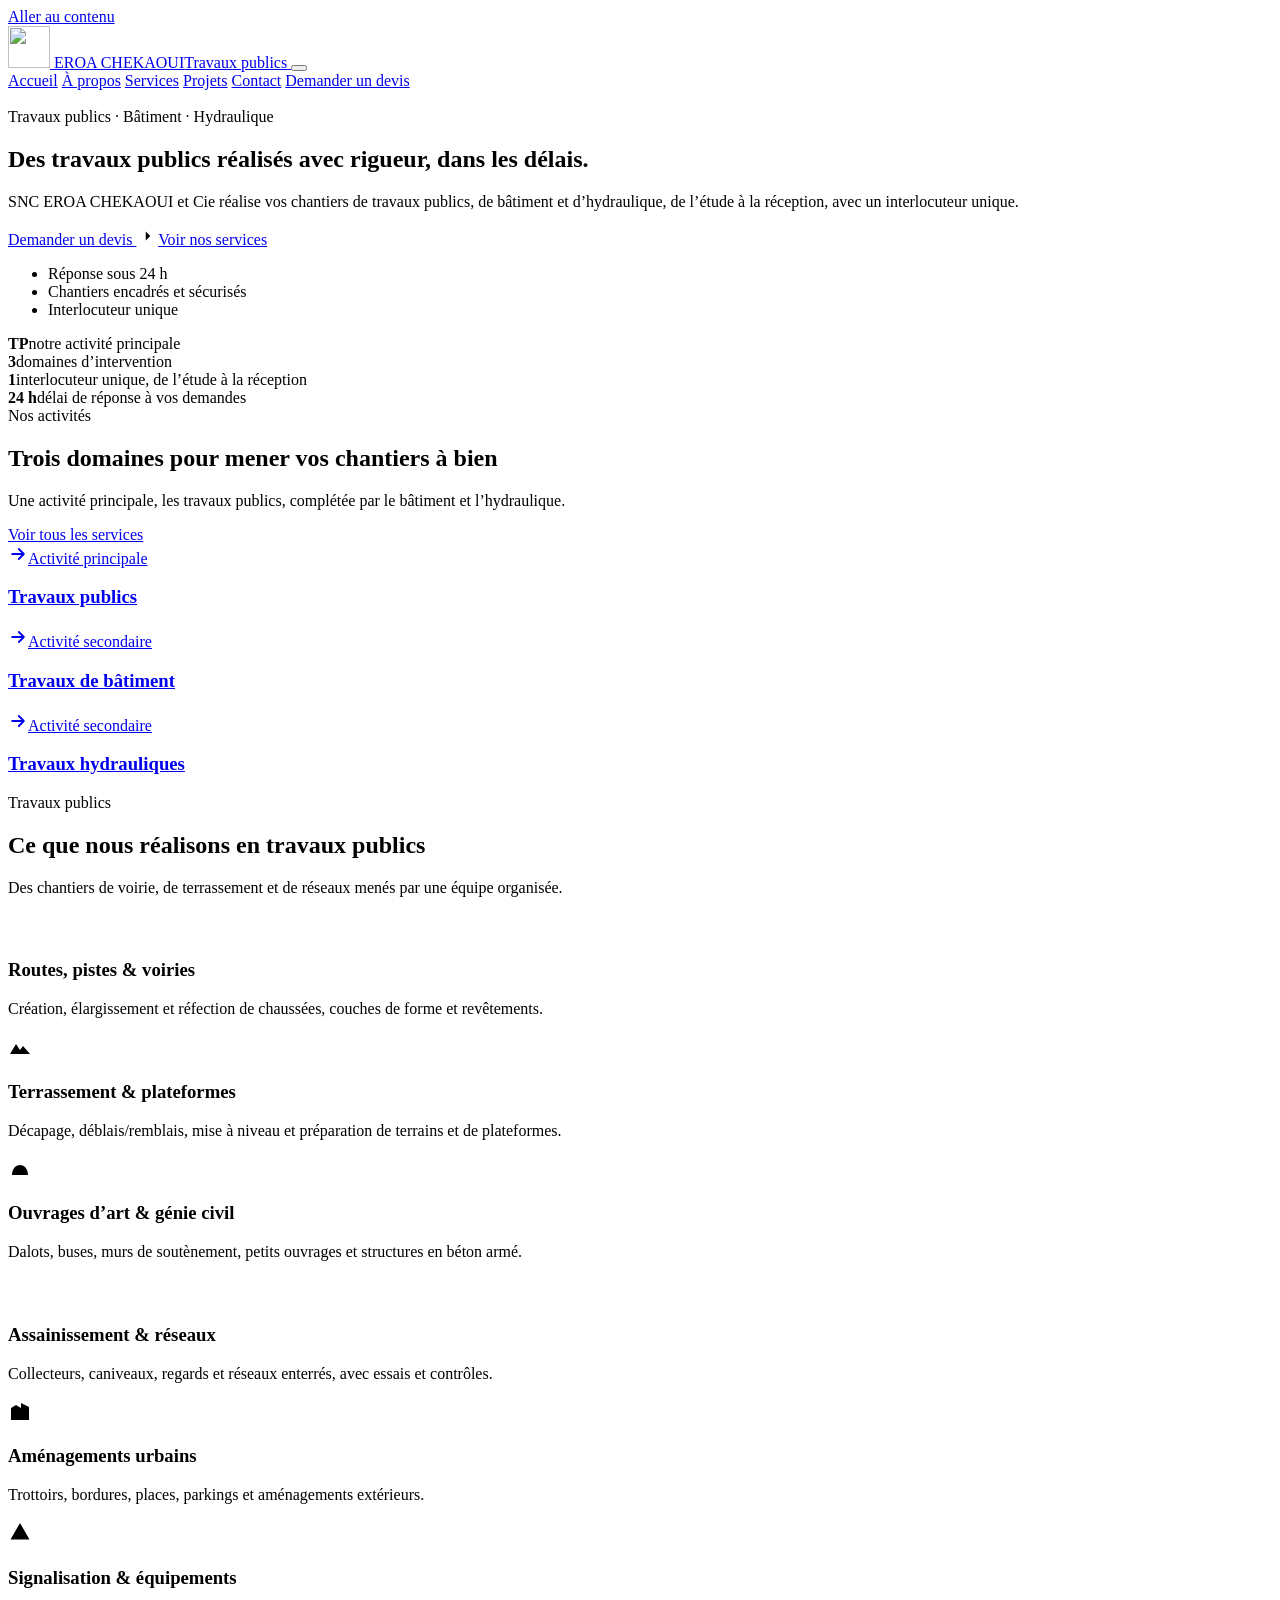
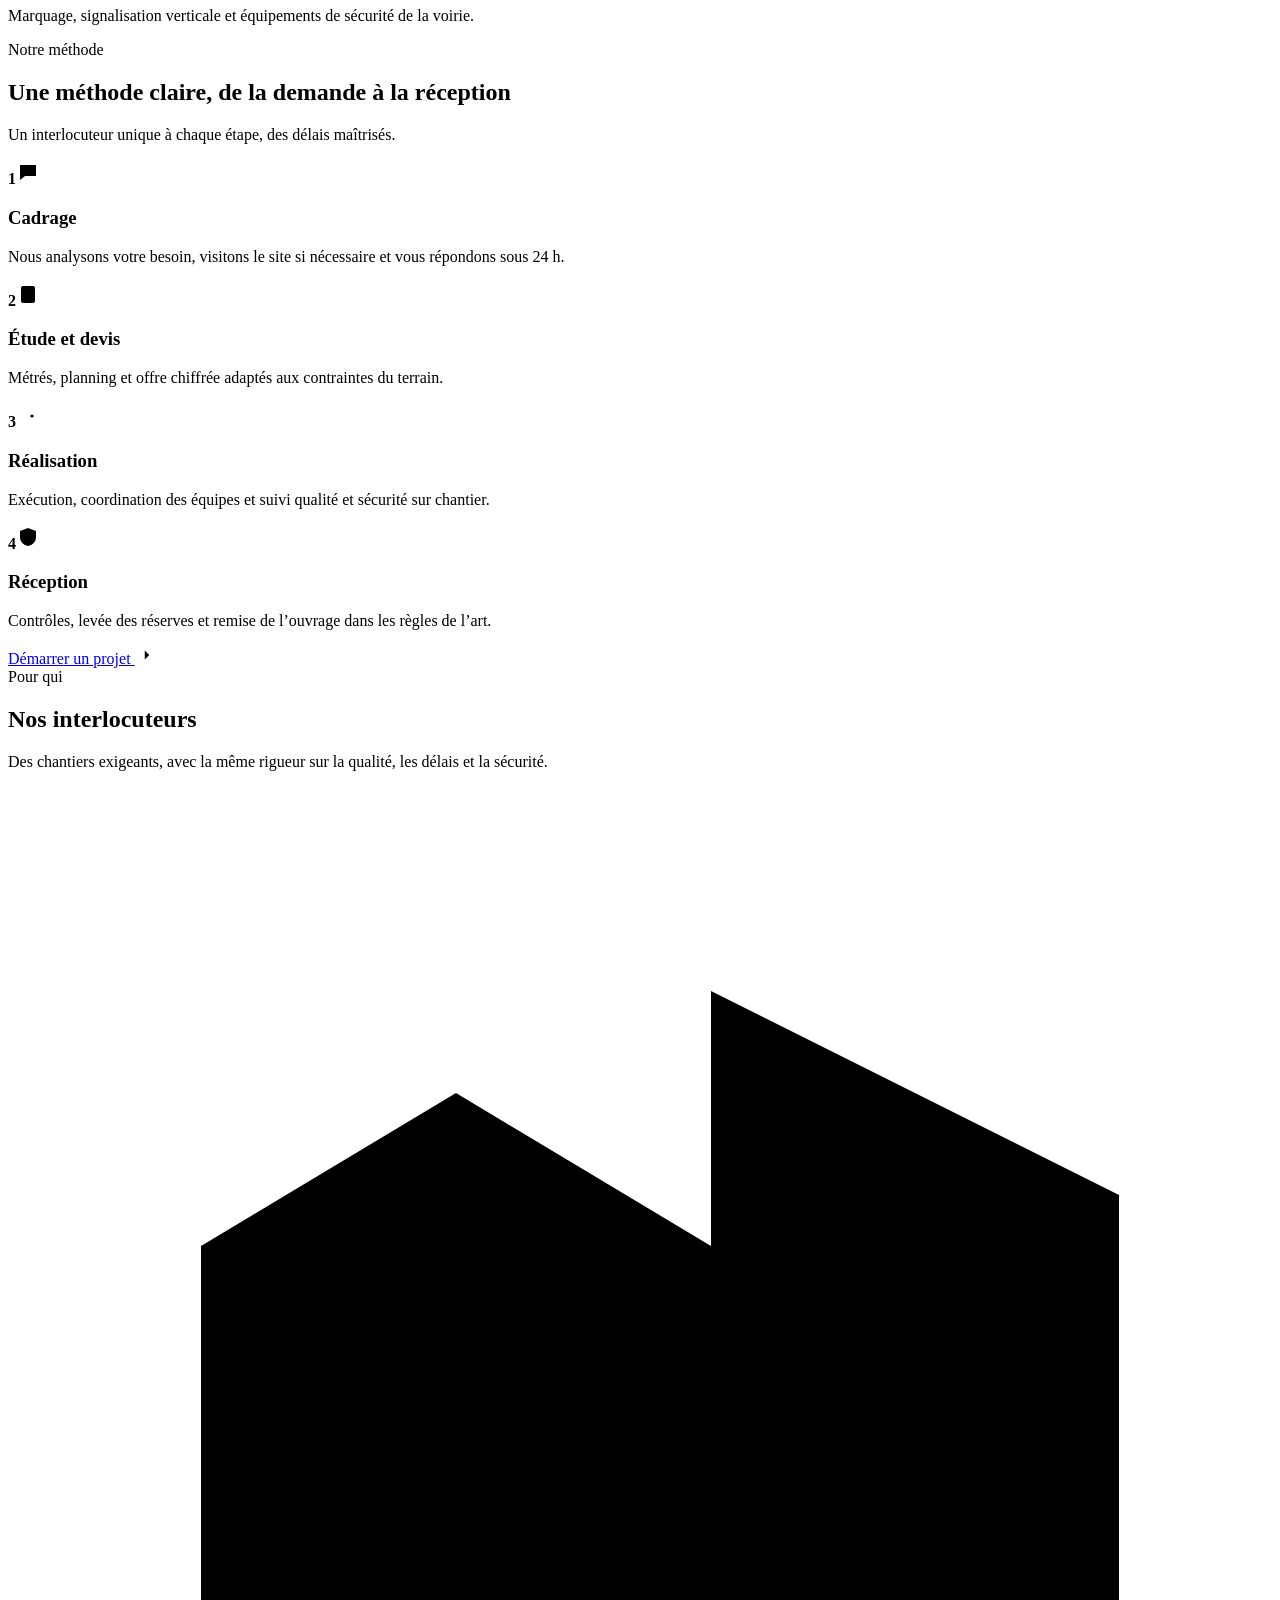
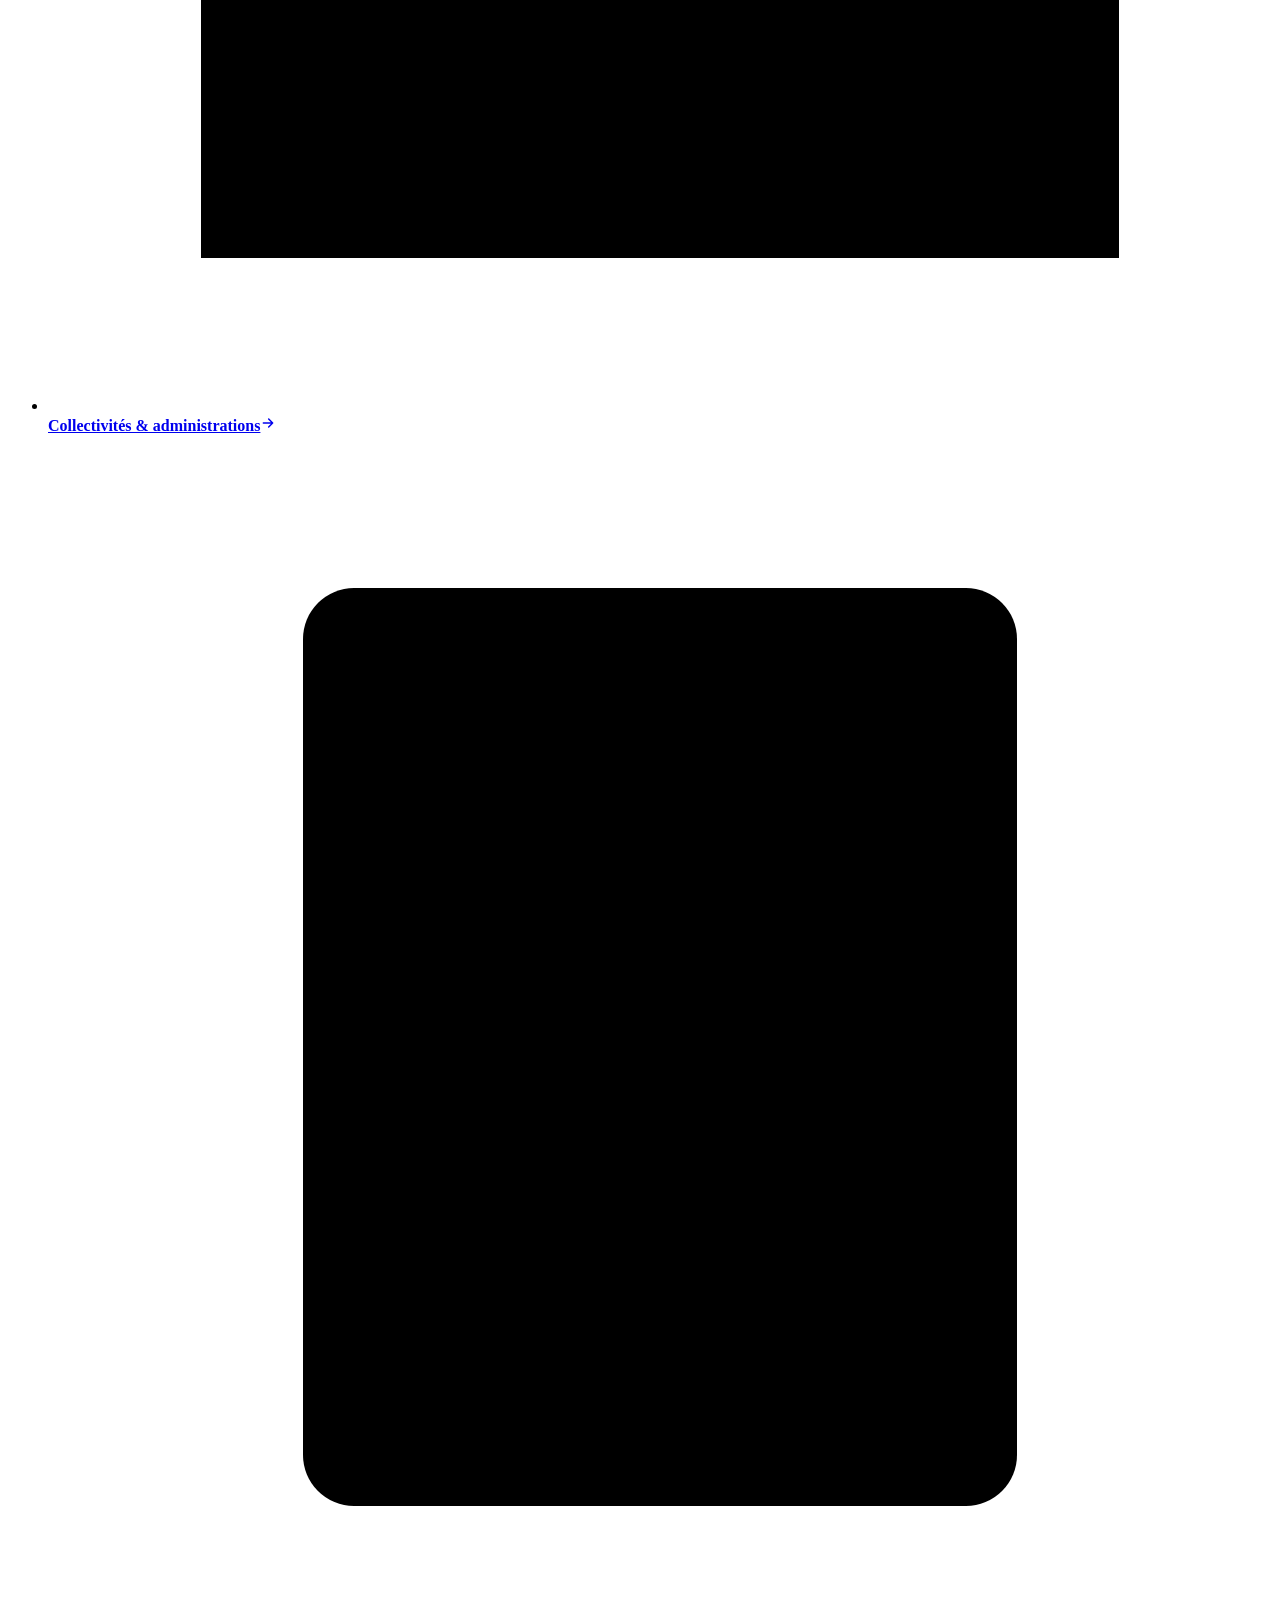
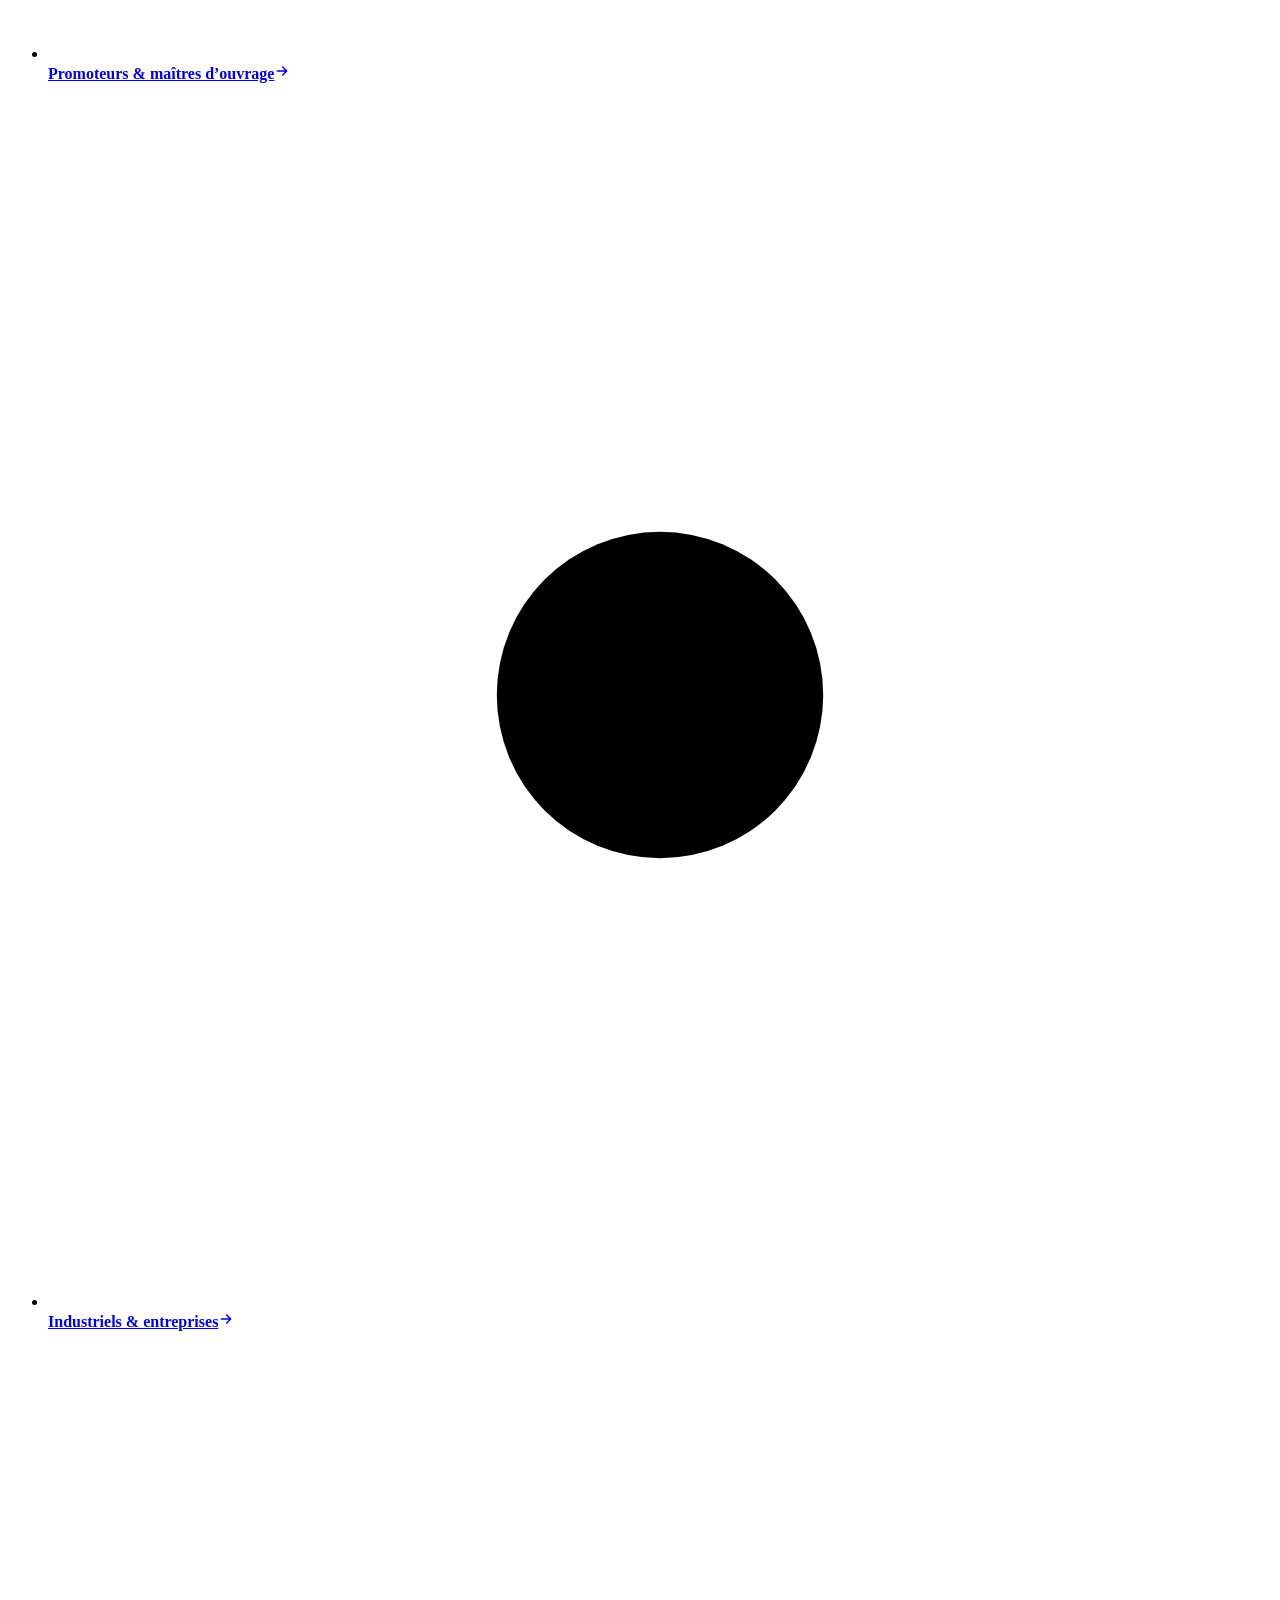
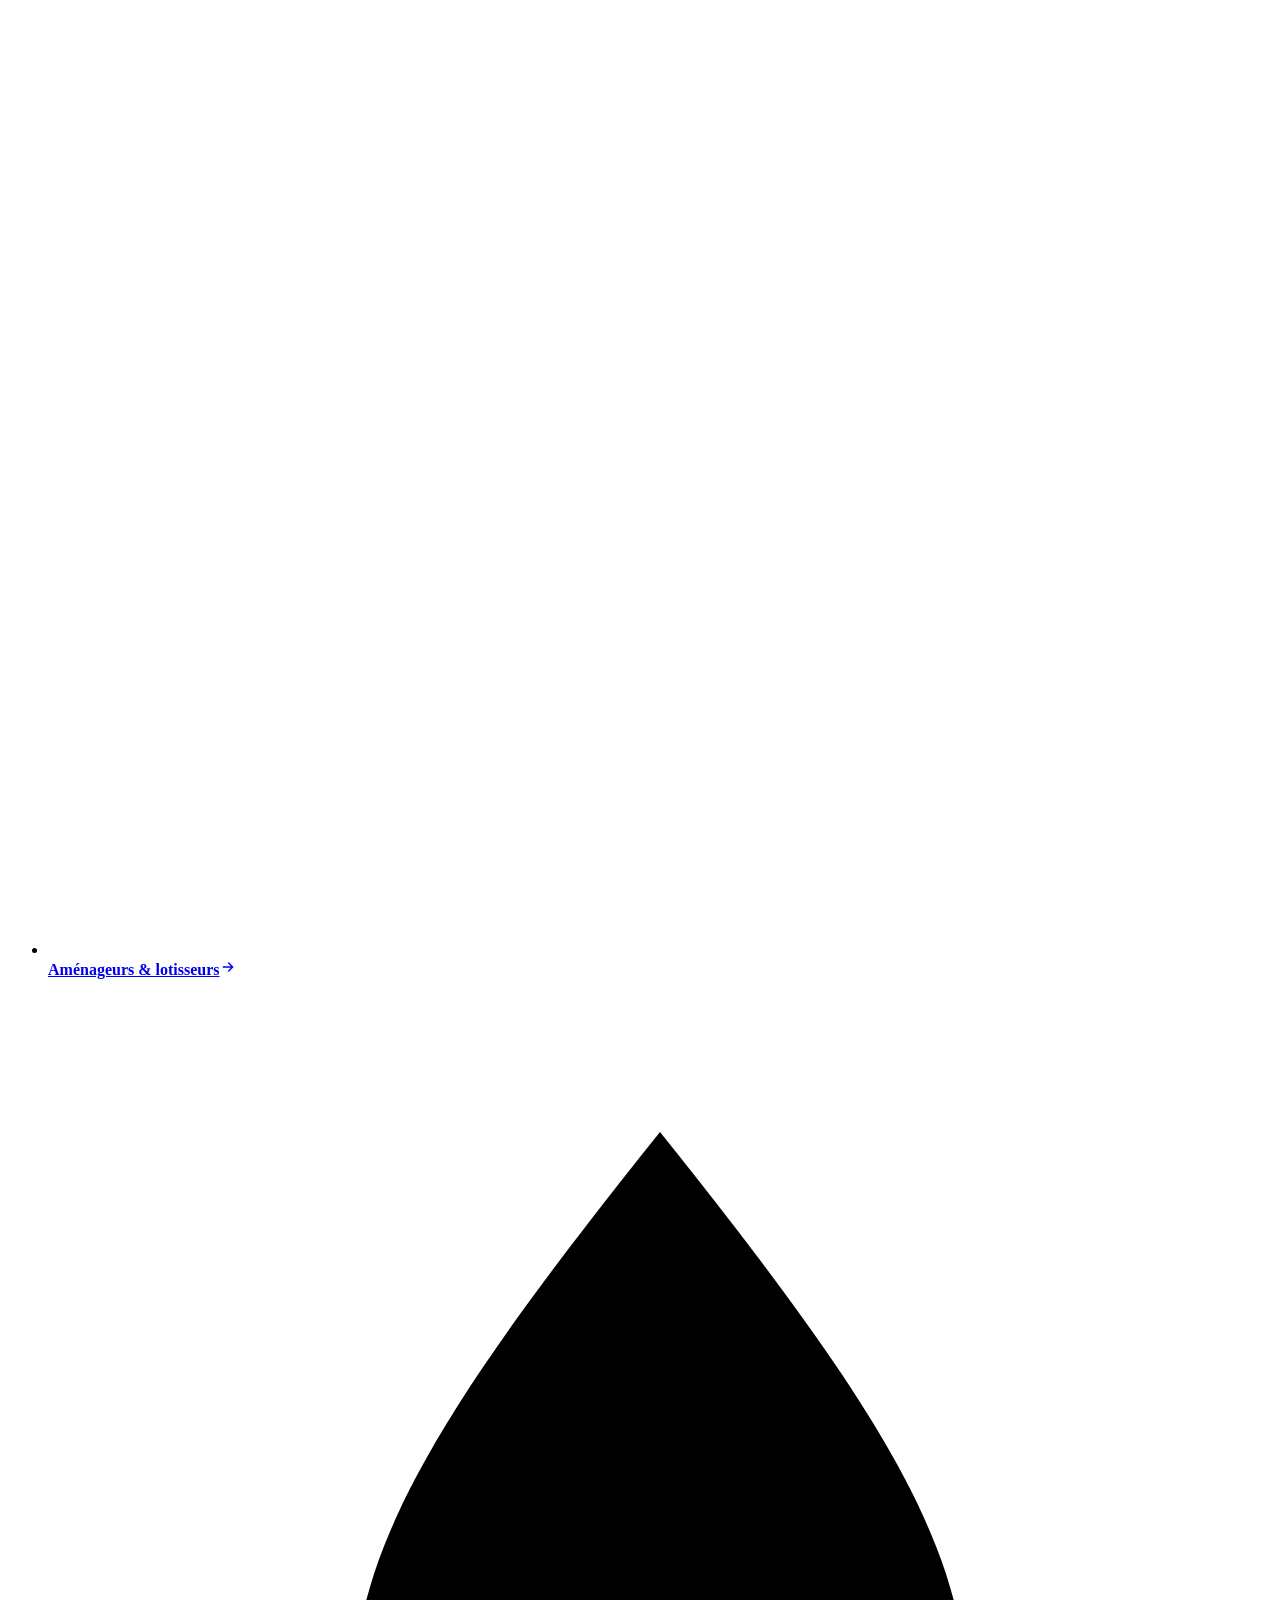
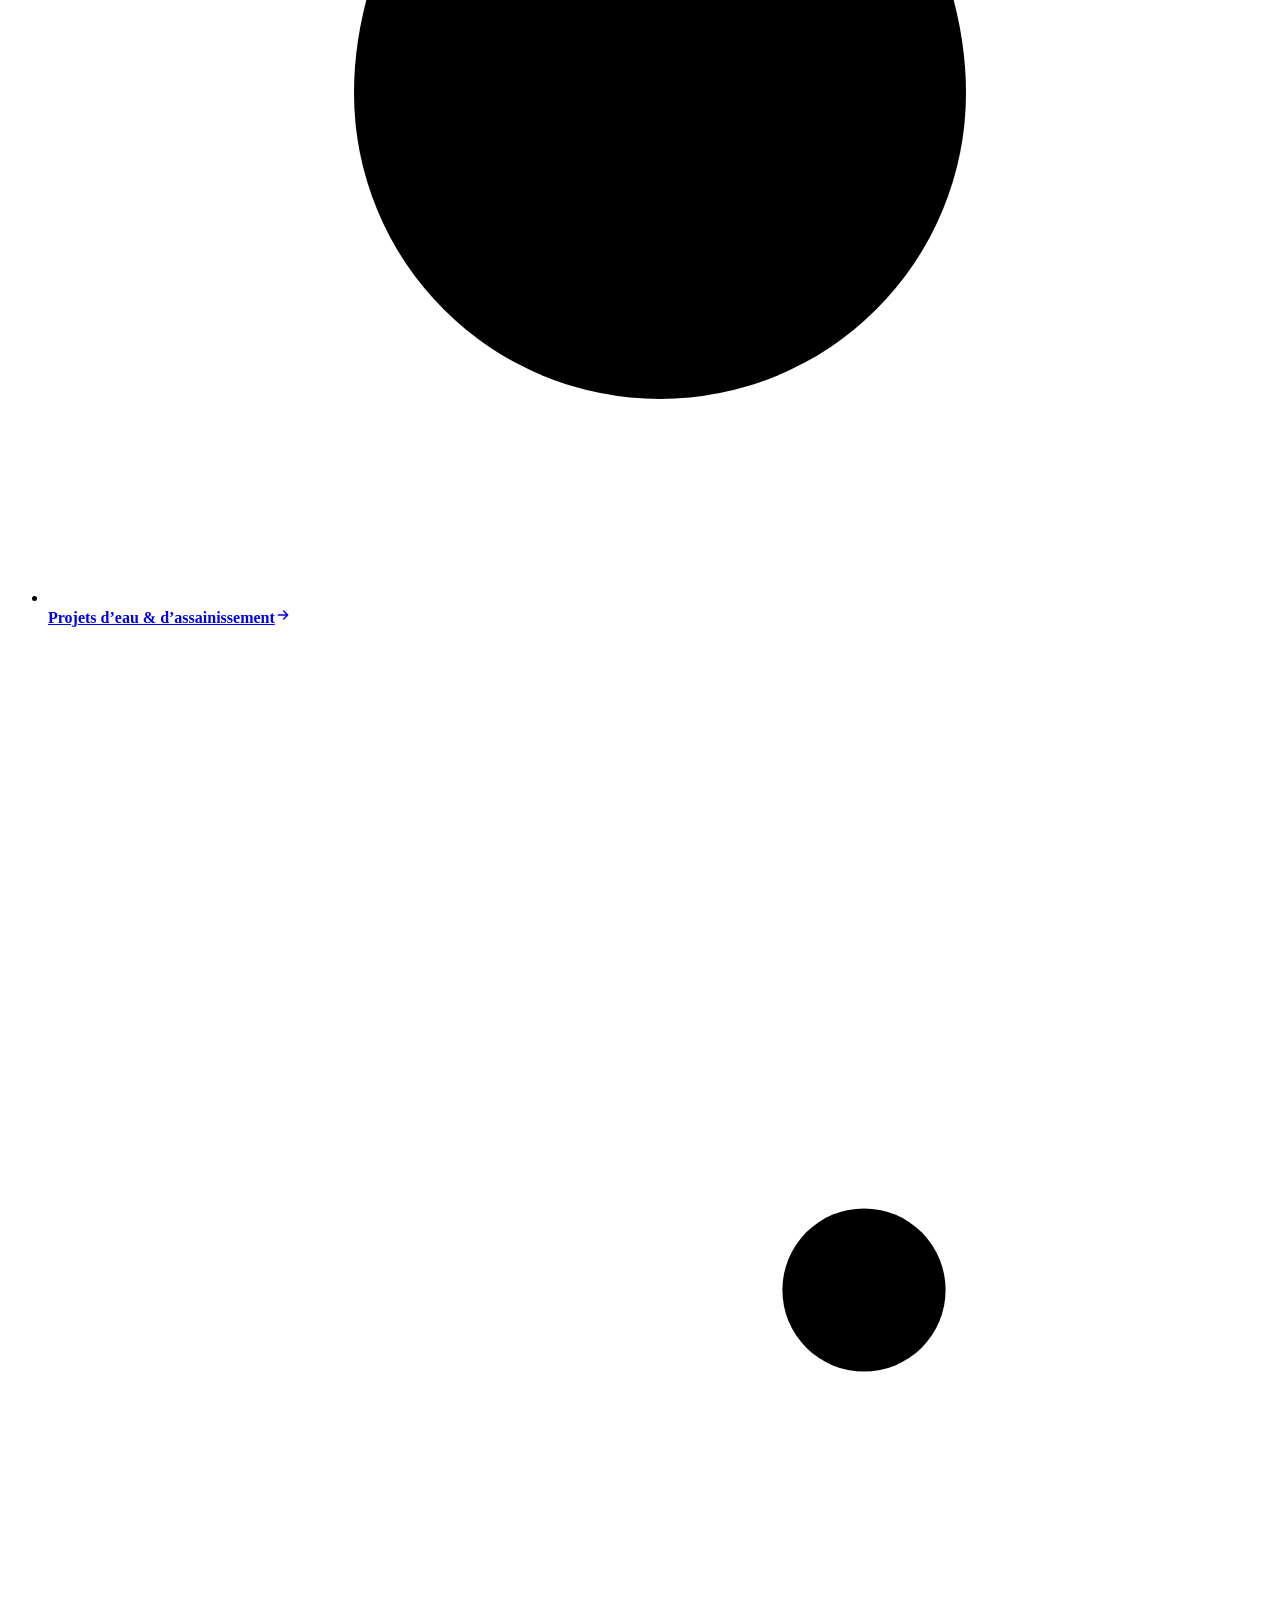
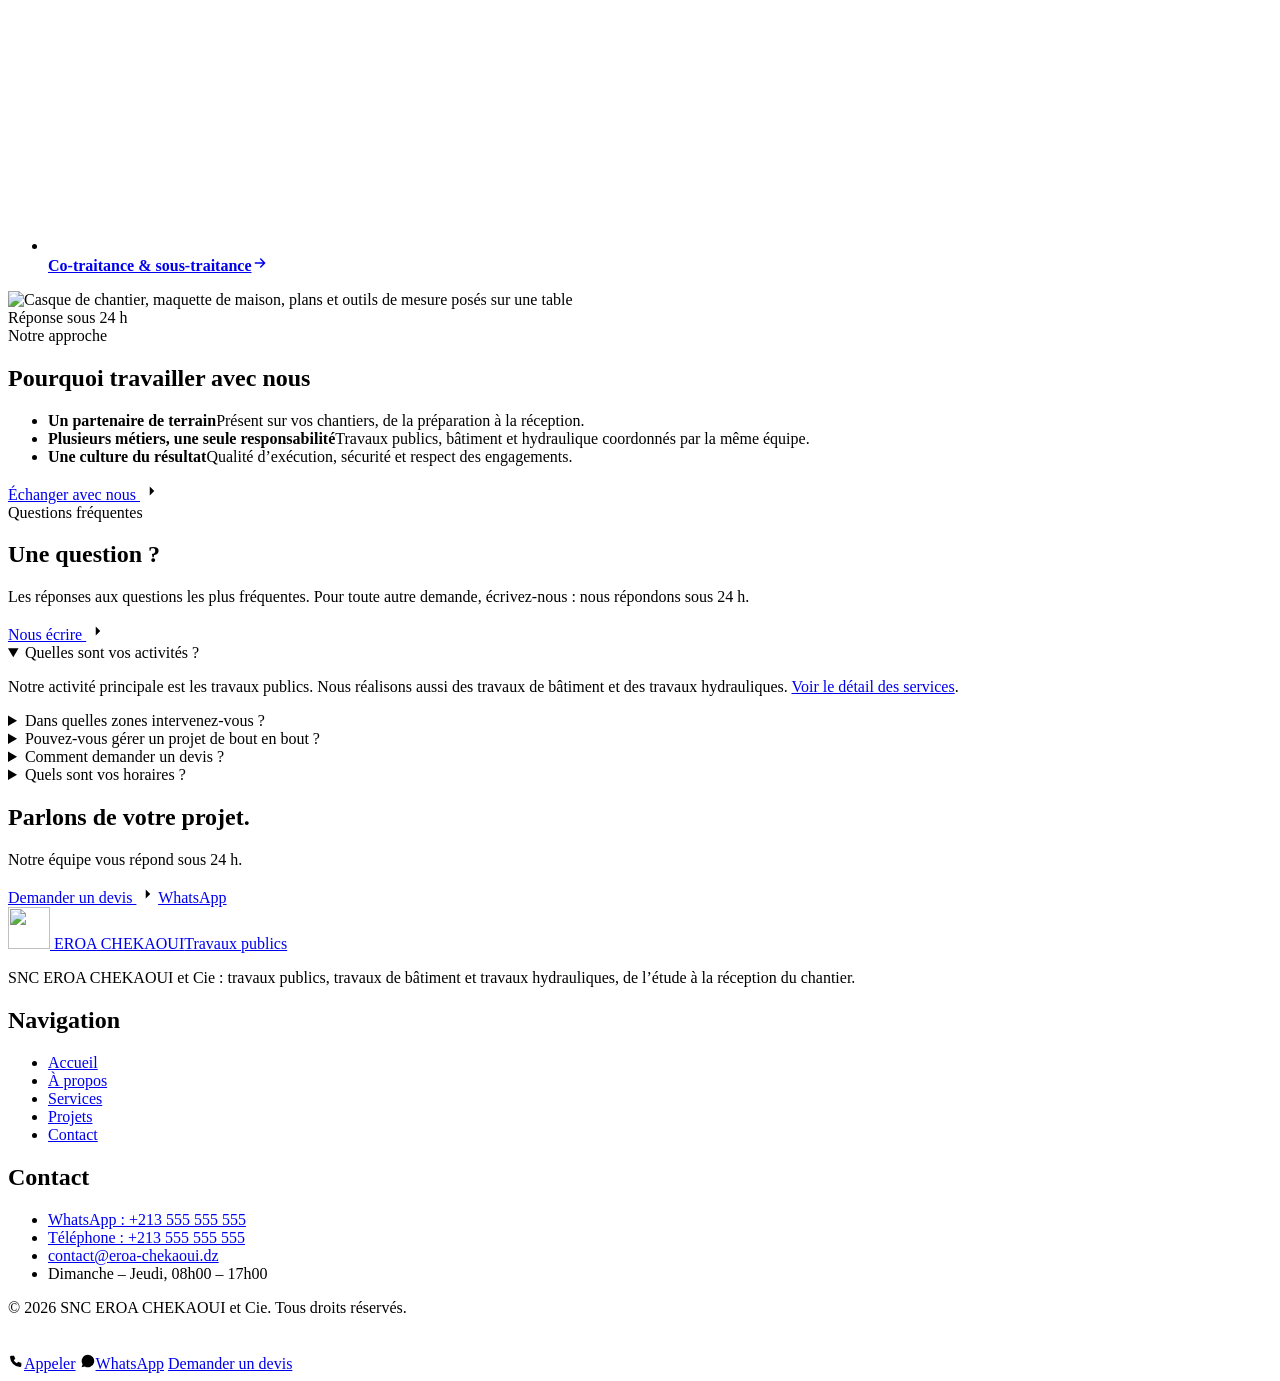
==== index.html @ f5381a42 "Add files via upload" ====
<!doctype html>
<html lang="fr">
<head>
<meta charset="utf-8">
<meta name="viewport" content="width=device-width, initial-scale=1">
<title>SNC EROA CHEKAOUI et Cie | Travaux publics, bâtiment et hydraulique</title>
<meta name="description" content="Entreprise de travaux publics en Algérie : routes, terrassement, ouvrages d’art, bâtiment et travaux hydrauliques. Devis sous 24 h.">
<meta name="theme-color" content="#0d2236">
<link rel="icon" type="image/svg+xml" href="assets/img/mark.svg">
<meta property="og:type" content="website">
<meta property="og:locale" content="fr_FR">
<meta property="og:site_name" content="SNC EROA CHEKAOUI et Cie">
<meta property="og:title" content="SNC EROA CHEKAOUI et Cie | Travaux publics, bâtiment et hydraulique">
<meta property="og:description" content="Entreprise de travaux publics en Algérie : routes, terrassement, ouvrages d’art, bâtiment et travaux hydrauliques. Devis sous 24 h.">
<meta property="og:image" content="assets/img/hero.jpg">
<link rel="preload" href="assets/fonts/archivo.woff2" as="font" type="font/woff2" crossorigin>
<link rel="preload" href="assets/fonts/public-sans.woff2" as="font" type="font/woff2" crossorigin>
<script>document.documentElement.classList.add('js')</script>
<link rel="stylesheet" href="assets/css/style.css?v=1">
<script type="application/ld+json">{"@context": "https://schema.org", "@type": "FAQPage", "mainEntity": [{"@type": "Question", "name": "Quelles sont vos activités ?", "acceptedAnswer": {"@type": "Answer", "text": "Notre activité principale est les travaux publics. Nous réalisons aussi des travaux de bâtiment et des travaux hydrauliques."}}, {"@type": "Question", "name": "Dans quelles zones intervenez-vous ?", "acceptedAnswer": {"@type": "Answer", "text": "Nous étudions les demandes en Algérie. Indiquez simplement la localisation de votre chantier dans votre message : nous vous confirmons rapidement notre possibilité d’intervenir."}}, {"@type": "Question", "name": "Pouvez-vous gérer un projet de bout en bout ?", "acceptedAnswer": {"@type": "Answer", "text": "Oui. Étude, organisation du chantier, exécution et réception sont suivies par la même équipe, avec un interlocuteur unique pour l’ensemble de votre projet."}}, {"@type": "Question", "name": "Comment demander un devis ?", "acceptedAnswer": {"@type": "Answer", "text": "Remplissez le formulaire de contact ou écrivez-nous sur WhatsApp : votre message est déjà rédigé, il ne reste qu’à l’envoyer. Nous vous répondons sous 24 h."}}, {"@type": "Question", "name": "Quels sont vos horaires ?", "acceptedAnswer": {"@type": "Answer", "text": "Dimanche – Jeudi, 08h00 – 17h00."}}]}</script>
<script type="application/ld+json">{"@context": "https://schema.org", "@type": "GeneralContractor", "name": "SNC EROA CHEKAOUI et Cie", "telephone": "+213555555555", "email": "contact@eroa-chekaoui.dz", "areaServed": "DZ", "description": "Entreprise de travaux publics, travaux de bâtiment et travaux hydrauliques."}</script>
</head>
<body>
<a class="skip" href="#main">Aller au contenu</a>
<header class="site-header">
  <div class="wrap">
    <a class="brand" href="index.html" aria-label="SNC EROA CHEKAOUI et Cie, travaux publics - accueil">
      <img src="assets/img/mark.svg" alt="" width="42" height="42">
      <span><span class="brand-name">EROA CHEKAOUI</span><span class="brand-sub">Travaux publics</span></span>
    </a>
    <button class="nav-toggle" aria-label="Ouvrir le menu" aria-expanded="false" aria-controls="nav"><span></span><span></span><span></span></button>
    <nav class="nav" id="nav" aria-label="Navigation principale">
      <a href="index.html" aria-current="page">Accueil</a>
      <a href="a-propos.html">À propos</a>
      <a href="services.html">Services</a>
      <a href="projets.html">Projets</a>
      <a href="contact.html">Contact</a>
      <a class="btn" href="contact.html">Demander un devis</a>
    </nav>
  </div>
</header>
<main id="main">
<section class="hx hx2">
  <img class="hx-bg" src="assets/img/hero.jpg" alt="" fetchpriority="high">
  <div class="wrap">
    <div class="hx-copy">
      <span class="pill">Travaux publics · Bâtiment · Hydraulique</span>
      <h1>Des travaux publics réalisés <span class="accent">avec rigueur, dans les délais.</span></h1>
      <p>SNC EROA CHEKAOUI et Cie réalise vos chantiers de travaux publics, de bâtiment et d’hydraulique, de l’étude à la réception, avec un interlocuteur unique.</p>
      <div class="btn-row">
        <a class="btn btn-blue" href="contact.html">Demander un devis <svg class="ar" width="18" height="18" viewBox="0 0 24 24" aria-hidden="true"><path d="M5 12h14M13 6l6 6-6 6"/></svg></a>
        <a class="btn btn-ghost" href="services.html">Voir nos services</a>
      </div>
      <ul class="hx-checks"><li>Réponse sous 24 h</li><li>Chantiers encadrés et sécurisés</li><li>Interlocuteur unique</li></ul>
    </div>
  </div>
</section>

<div class="fstats"><div class="wrap fs-grid">
  <div><strong>TP</strong><span>notre activité principale</span></div>
  <div><strong>3</strong><span>domaines d’intervention</span></div>
  <div><strong>1</strong><span>interlocuteur unique, de l’étude à la réception</span></div>
  <div><strong>24 h</strong><span>délai de réponse à vos demandes</span></div>
</div></div>

<section class="section">
  <div class="wrap">
    <div class="sec-head">
      <div><span class="eyebrow">Nos activités</span><h2>Trois domaines pour mener vos chantiers à bien</h2><p>Une activité principale, les travaux publics, complétée par le bâtiment et l’hydraulique.</p></div>
      <a class="btn btn-line" href="services.html">Voir tous les services</a>
    </div>
    <div class="bento b3 scroller">
      <a class="bt bt-w" href="services.html#travaux-publics"><img src="assets/img/chantier.jpg" alt="" loading="lazy" style="object-position:55% center"><span class="bt-go"><svg width="20" height="20" viewBox="0 0 24 24" aria-hidden="true" fill="none" stroke="currentColor" stroke-width="2.2" stroke-linecap="round" stroke-linejoin="round"><path d="M5 12h14M13 6l6 6-6 6"/></svg></span><span class="bt-info"><span class="bt-tag">Activité principale</span><h3>Travaux publics</h3></span></a>
      <a class="bt" href="services.html#batiment"><img src="assets/img/batiment.jpg" alt="" loading="lazy" style="object-position:center"><span class="bt-go"><svg width="20" height="20" viewBox="0 0 24 24" aria-hidden="true" fill="none" stroke="currentColor" stroke-width="2.2" stroke-linecap="round" stroke-linejoin="round"><path d="M5 12h14M13 6l6 6-6 6"/></svg></span><span class="bt-info"><span class="bt-tag">Activité secondaire</span><h3>Travaux de bâtiment</h3></span></a>
      <a class="bt" href="services.html#hydraulique"><img src="assets/img/hydraulique.jpg" alt="" loading="lazy" style="object-position:center"><span class="bt-go"><svg width="20" height="20" viewBox="0 0 24 24" aria-hidden="true" fill="none" stroke="currentColor" stroke-width="2.2" stroke-linecap="round" stroke-linejoin="round"><path d="M5 12h14M13 6l6 6-6 6"/></svg></span><span class="bt-info"><span class="bt-tag">Activité secondaire</span><h3>Travaux hydrauliques</h3></span></a>
    </div>
  </div>
</section>

<section class="section section-tint">
  <div class="wrap">
    <div class="sec-head">
      <div><span class="pill pill-light">Travaux publics</span><h2>Ce que nous réalisons en travaux publics</h2></div>
      <div><p>Des chantiers de voirie, de terrassement et de réseaux menés par une équipe organisée.</p></div>
    </div>
    <div class="svc-grid scroller">
      <div class="svc"><svg class="ic" width="24" height="24" viewBox="0 0 24 24" aria-hidden="true"><path d="M8 21L11 3M16 21l-3-18M12 6v2M12 11v2M12 16v2"/></svg><h3>Routes, pistes & voiries</h3><p>Création, élargissement et réfection de chaussées, couches de forme et revêtements.</p></div>
      <div class="svc"><svg class="ic" width="24" height="24" viewBox="0 0 24 24" aria-hidden="true"><path d="M2 20l6-10 4 6 3-4 7 8zM16 6h.01"/></svg><h3>Terrassement & plateformes</h3><p>Décapage, déblais/remblais, mise à niveau et préparation de terrains et de plateformes.</p></div>
      <div class="svc"><svg class="ic" width="24" height="24" viewBox="0 0 24 24" aria-hidden="true"><path d="M2 19h20M4 19c0-6 3.6-10 8-10s8 4 8 10M12 9v10M7.5 12v7M16.5 12v7M3 9h18"/></svg><h3>Ouvrages d’art & génie civil</h3><p>Dalots, buses, murs de soutènement, petits ouvrages et structures en béton armé.</p></div>
      <div class="svc"><svg class="ic" width="24" height="24" viewBox="0 0 24 24" aria-hidden="true"><path d="M3 9h18M3 15h18M7 9v6M17 9v6M5 6v3M19 6v3M5 15v3M19 15v3"/></svg><h3>Assainissement & réseaux</h3><p>Collecteurs, caniveaux, regards et réseaux enterrés, avec essais et contrôles.</p></div>
      <div class="svc"><svg class="ic" width="24" height="24" viewBox="0 0 24 24" aria-hidden="true"><path d="M3 21V9l5-3 5 3v12M13 21V4l8 4v13M7 12h2M7 16h2M16 11h2M16 15h2"/></svg><h3>Aménagements urbains</h3><p>Trottoirs, bordures, places, parkings et aménagements extérieurs.</p></div>
      <div class="svc"><svg class="ic" width="24" height="24" viewBox="0 0 24 24" aria-hidden="true"><path d="M12 3l9.5 16.5h-19zM12 9.5v4.5M12 17h.01"/></svg><h3>Signalisation & équipements</h3><p>Marquage, signalisation verticale et équipements de sécurité de la voirie.</p></div>
    </div>
  </div>
</section>

<section class="section">
  <div class="wrap">
    <div class="sec-head">
      <div><span class="pill pill-light">Notre méthode</span><h2>Une méthode claire, de la demande à la réception</h2></div>
      <div><p>Un interlocuteur unique à chaque étape, des délais maîtrisés.</p></div>
    </div>
    <div class="steps">
      <div class="step"><div class="step-top"><b>1</b><svg class="ic" width="24" height="24" viewBox="0 0 24 24" aria-hidden="true"><path d="M4 5h16v11H9l-5 4z"/></svg></div><h3>Cadrage</h3><p>Nous analysons votre besoin, visitons le site si nécessaire et vous répondons sous 24 h.</p></div>
      <div class="step"><div class="step-top"><b>2</b><svg class="ic" width="24" height="24" viewBox="0 0 24 24" aria-hidden="true"><rect x="5" y="4" width="14" height="17" rx="2"/><path d="M9 4h6v3H9zM8.5 12h7M8.5 16h5"/></svg></div><h3>Étude et devis</h3><p>Métrés, planning et offre chiffrée adaptés aux contraintes du terrain.</p></div>
      <div class="step"><div class="step-top"><b>3</b><svg class="ic" width="24" height="24" viewBox="0 0 24 24" aria-hidden="true"><path d="M3 21h18M7 21V7M7 7l11-3M7 11l6-1.5M16 4.5V11"/><circle cx="16" cy="13" r="1.6"/></svg></div><h3>Réalisation</h3><p>Exécution, coordination des équipes et suivi qualité et sécurité sur chantier.</p></div>
      <div class="step"><div class="step-top"><b>4</b><svg class="ic" width="24" height="24" viewBox="0 0 24 24" aria-hidden="true"><path d="M12 3l8 3v6c0 5-3.5 8-8 9-4.5-1-8-4-8-9V6z"/><path d="M8.5 12l2.5 2.5 5-5"/></svg></div><h3>Réception</h3><p>Contrôles, levée des réserves et remise de l’ouvrage dans les règles de l’art.</p></div>
    </div>
    <div class="steps-cta"><a class="btn btn-blue" href="contact.html">Démarrer un projet <svg class="ar" width="18" height="18" viewBox="0 0 24 24" aria-hidden="true"><path d="M5 12h14M13 6l6 6-6 6"/></svg></a></div>
  </div>
</section>

<section class="band">
  <div class="wrap">
    <div class="sec-head band-head">
      <div><span class="pill">Pour qui</span><h2>Nos interlocuteurs</h2></div>
      <div><p>Des chantiers exigeants, avec la même rigueur sur la qualité, les délais et la sécurité.</p></div>
    </div>
    <ul class="chips domains">
      <li><a class="dom" href="contact.html"><span class="dom-ic"><svg viewBox="0 0 24 24" aria-hidden="true"><path d="M3 21V9l5-3 5 3v12M13 21V4l8 4v13M7 12h2M7 16h2M16 11h2M16 15h2"/></svg></span><strong>Collectivités & administrations</strong><span class="d-go"><svg width="16" height="16" viewBox="0 0 24 24" aria-hidden="true" fill="none" stroke="currentColor" stroke-width="2.2" stroke-linecap="round" stroke-linejoin="round"><path d="M5 12h14M13 6l6 6-6 6"/></svg></span></a></li>
      <li><a class="dom" href="contact.html"><span class="dom-ic"><svg viewBox="0 0 24 24" aria-hidden="true"><rect x="5" y="3" width="14" height="18" rx="1"/><path d="M9 7h2M13 7h2M9 11h2M13 11h2M9 15h2M13 15h2"/></svg></span><strong>Promoteurs & maîtres d’ouvrage</strong><span class="d-go"><svg width="16" height="16" viewBox="0 0 24 24" aria-hidden="true" fill="none" stroke="currentColor" stroke-width="2.2" stroke-linecap="round" stroke-linejoin="round"><path d="M5 12h14M13 6l6 6-6 6"/></svg></span></a></li>
      <li><a class="dom" href="contact.html"><span class="dom-ic"><svg viewBox="0 0 24 24" aria-hidden="true"><circle cx="12" cy="12" r="3.2"/><path d="M12 3v3M12 18v3M3 12h3M18 12h3M5.6 5.6l2.1 2.1M16.3 16.3l2.1 2.1M18.4 5.6l-2.1 2.1M7.7 16.3l-2.1 2.1"/></svg></span><strong>Industriels & entreprises</strong><span class="d-go"><svg width="16" height="16" viewBox="0 0 24 24" aria-hidden="true" fill="none" stroke="currentColor" stroke-width="2.2" stroke-linecap="round" stroke-linejoin="round"><path d="M5 12h14M13 6l6 6-6 6"/></svg></span></a></li>
      <li><a class="dom" href="contact.html"><span class="dom-ic"><svg viewBox="0 0 24 24" aria-hidden="true"><path d="M8 21L11 3M16 21l-3-18M12 6v2M12 11v2M12 16v2"/></svg></span><strong>Aménageurs & lotisseurs</strong><span class="d-go"><svg width="16" height="16" viewBox="0 0 24 24" aria-hidden="true" fill="none" stroke="currentColor" stroke-width="2.2" stroke-linecap="round" stroke-linejoin="round"><path d="M5 12h14M13 6l6 6-6 6"/></svg></span></a></li>
      <li><a class="dom" href="contact.html"><span class="dom-ic"><svg viewBox="0 0 24 24" aria-hidden="true"><path d="M12 3c4 5 6 8 6 11a6 6 0 0 1-12 0c0-3 2-6 6-11z"/></svg></span><strong>Projets d’eau & d’assainissement</strong><span class="d-go"><svg width="16" height="16" viewBox="0 0 24 24" aria-hidden="true" fill="none" stroke="currentColor" stroke-width="2.2" stroke-linecap="round" stroke-linejoin="round"><path d="M5 12h14M13 6l6 6-6 6"/></svg></span></a></li>
      <li><a class="dom" href="contact.html"><span class="dom-ic"><svg viewBox="0 0 24 24" aria-hidden="true"><path d="M3 21h18M7 21V7M7 7l11-3M7 11l6-1.5M16 4.5V11"/><circle cx="16" cy="13" r="1.6"/></svg></span><strong>Co-traitance & sous-traitance</strong><span class="d-go"><svg width="16" height="16" viewBox="0 0 24 24" aria-hidden="true" fill="none" stroke="currentColor" stroke-width="2.2" stroke-linecap="round" stroke-linejoin="round"><path d="M5 12h14M13 6l6 6-6 6"/></svg></span></a></li>
    </ul>
  </div>
</section>

<section class="section">
  <div class="wrap why">
    <div class="why-img">
      <img src="assets/img/etudes.jpg" alt="Casque de chantier, maquette de maison, plans et outils de mesure posés sur une table" loading="lazy">
      <div class="chip-float">Réponse sous 24 h</div>
    </div>
    <div>
      <span class="pill pill-light">Notre approche</span>
      <h2>Pourquoi travailler avec nous</h2>
      <ul class="points">
        <li><strong>Un partenaire de terrain</strong><span>Présent sur vos chantiers, de la préparation à la réception.</span></li>
        <li><strong>Plusieurs métiers, une seule responsabilité</strong><span>Travaux publics, bâtiment et hydraulique coordonnés par la même équipe.</span></li>
        <li><strong>Une culture du résultat</strong><span>Qualité d’exécution, sécurité et respect des engagements.</span></li>
      </ul>
      <a class="btn" href="contact.html">Échanger avec nous <svg class="ar" width="18" height="18" viewBox="0 0 24 24" aria-hidden="true"><path d="M5 12h14M13 6l6 6-6 6"/></svg></a>
    </div>
  </div>
</section>

<section class="section section-tint">
  <div class="wrap faq-wrap">
    <div class="faq-side">
      <span class="pill pill-light">Questions fréquentes</span>
      <h2>Une question&nbsp;?</h2>
      <p>Les réponses aux questions les plus fréquentes. Pour toute autre demande, écrivez-nous : nous répondons sous 24 h.</p>
      <a class="btn" href="contact.html">Nous écrire <svg class="ar" width="18" height="18" viewBox="0 0 24 24" aria-hidden="true"><path d="M5 12h14M13 6l6 6-6 6"/></svg></a>
    </div>
    <div class="faq">
      <details open><summary>Quelles sont vos activités ?</summary><p>Notre activité principale est les travaux publics. Nous réalisons aussi des travaux de bâtiment et des travaux hydrauliques. <a href="services.html">Voir le détail des services</a>.</p></details>
      <details><summary>Dans quelles zones intervenez-vous ?</summary><p>Nous étudions les demandes en Algérie. Indiquez simplement la localisation de votre chantier dans votre message : nous vous confirmons rapidement notre possibilité d’intervenir.</p></details>
      <details><summary>Pouvez-vous gérer un projet de bout en bout ?</summary><p>Oui. Étude, organisation du chantier, exécution et réception sont suivies par la même équipe, avec un interlocuteur unique pour l’ensemble de votre projet.</p></details>
      <details><summary>Comment demander un devis ?</summary><p>Remplissez le formulaire de contact ou écrivez-nous sur WhatsApp : votre message est déjà rédigé, il ne reste qu’à l’envoyer. Nous vous répondons sous 24 h.</p></details>
      <details><summary>Quels sont vos horaires ?</summary><p>Dimanche – Jeudi, 08h00 – 17h00.</p></details>
    </div>
  </div>
</section>

<section class="cta2">
  <div class="wrap">
    <div class="box">
      <div>
        <h2>Parlons de votre projet.</h2>
        <p>Notre équipe vous répond sous 24 h.</p>
      </div>
      <div class="btn-row">
        <a class="btn btn-blue" href="contact.html">Demander un devis <svg class="ar" width="18" height="18" viewBox="0 0 24 24" aria-hidden="true"><path d="M5 12h14M13 6l6 6-6 6"/></svg></a>
        <a class="btn btn-ghost" href="https://wa.me/213555555555" target="_blank" rel="noopener">WhatsApp</a>
      </div>
    </div>
  </div>
</section>
</main>
<footer class="site-footer">
  <div class="wrap">
    <div class="foot">
      <div>
        <a class="brand" href="index.html" aria-label="SNC EROA CHEKAOUI et Cie, travaux publics">
          <img src="assets/img/mark.svg" alt="" width="42" height="42">
          <span><span class="brand-name">EROA CHEKAOUI</span><span class="brand-sub">Travaux publics</span></span>
        </a>
        <p>SNC EROA CHEKAOUI et Cie : travaux publics, travaux de bâtiment et travaux hydrauliques, de l’étude à la réception du chantier.</p>
      </div>
      <div>
        <h2>Navigation</h2>
        <ul>
          <li><a href="index.html">Accueil</a></li>
          <li><a href="a-propos.html">À propos</a></li>
          <li><a href="services.html">Services</a></li>
          <li><a href="projets.html">Projets</a></li>
          <li><a href="contact.html">Contact</a></li>
        </ul>
      </div>
      <div>
        <h2>Contact</h2>
        <ul>
          <li><a href="https://wa.me/213555555555">WhatsApp : +213 555 555 555</a></li>
          <li><a href="tel:+213555555555">Téléphone : +213 555 555 555</a></li>
          <li><a href="mailto:contact@eroa-chekaoui.dz">contact@eroa-chekaoui.dz</a></li>
          <li>Dimanche – Jeudi, 08h00 – 17h00</li>
        </ul>
      </div>
    </div>
    <p class="legal">© 2026 SNC EROA CHEKAOUI et Cie. Tous droits réservés.</p>
  </div>
</footer>
<a class="wa" href="https://wa.me/213555555555" aria-label="Écrire sur WhatsApp" target="_blank" rel="noopener"><svg width="16" height="16" viewBox="0 0 24 24" aria-hidden="true"><path d="M12 2.5a9.5 9.5 0 0 0-8.1 14.4L2.5 21.5l4.7-1.2A9.5 9.5 0 1 0 12 2.5z" fill="none" stroke="#fff" stroke-width="1.7" stroke-linejoin="round"/><path d="M9 7.8c-.4 1.9.9 4 2.5 5.4s3.3 2.2 4.6 1.8l.5-1.5-2.1-1-.9.8c-.9-.4-1.9-1.3-2.4-2.3l.8-.9-1-2.1z" fill="#fff"/></svg></a>
<div class="mbar">
  <a href="tel:+213555555555"><svg width="16" height="16" viewBox="0 0 24 24" aria-hidden="true"><path d="M5 4h4l2 5-2.5 1.5a11 11 0 0 0 5 5L15 13l5 2v4a2 2 0 0 1-2 2A16 16 0 0 1 3 6a2 2 0 0 1 2-2z"/></svg>Appeler</a>
  <a href="https://wa.me/213555555555" target="_blank" rel="noopener"><svg width="16" height="16" viewBox="0 0 24 24" aria-hidden="true"><path d="M12 2.5a9.5 9.5 0 0 0-8.1 14.4L2.5 21.5l4.7-1.2A9.5 9.5 0 1 0 12 2.5z"/></svg>WhatsApp</a>
  <a class="main" href="contact.html">Demander un devis</a>
</div>
<script src="assets/js/main.js?v=1"></script>
</body>
</html>
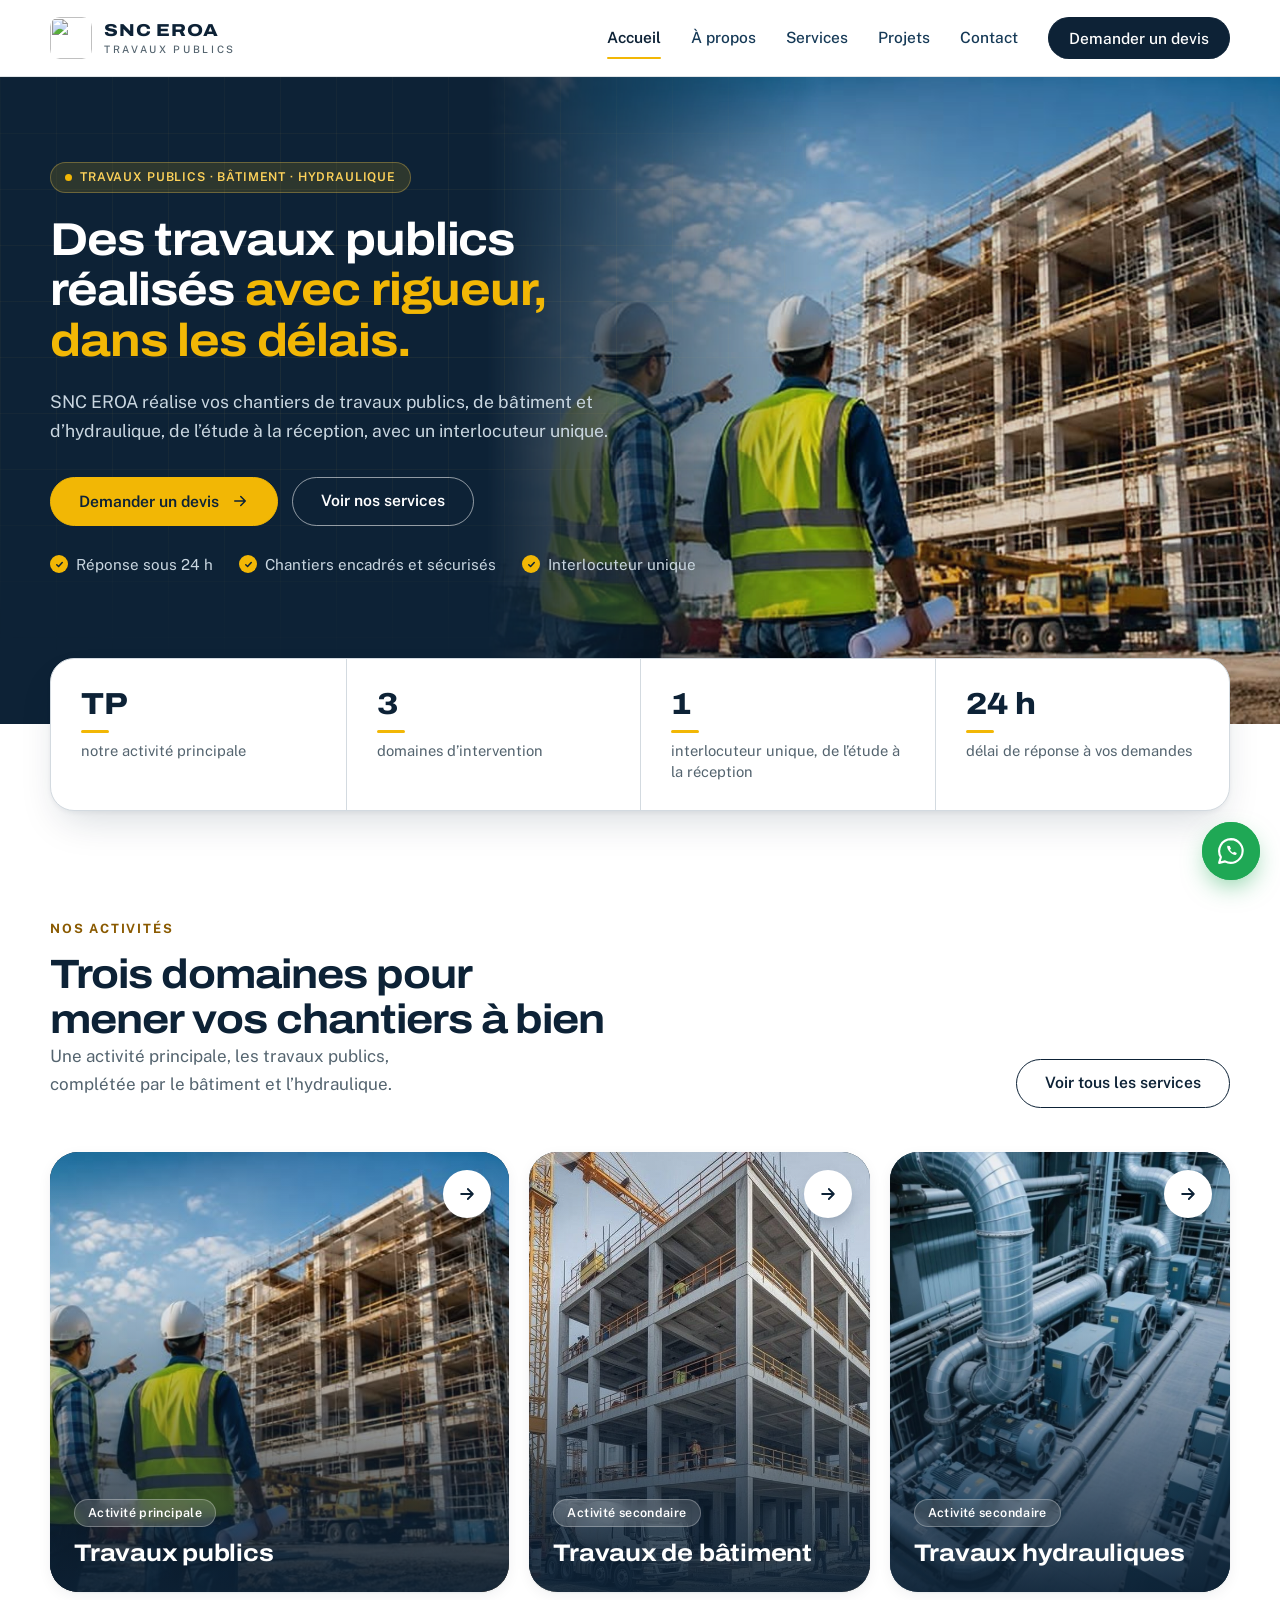
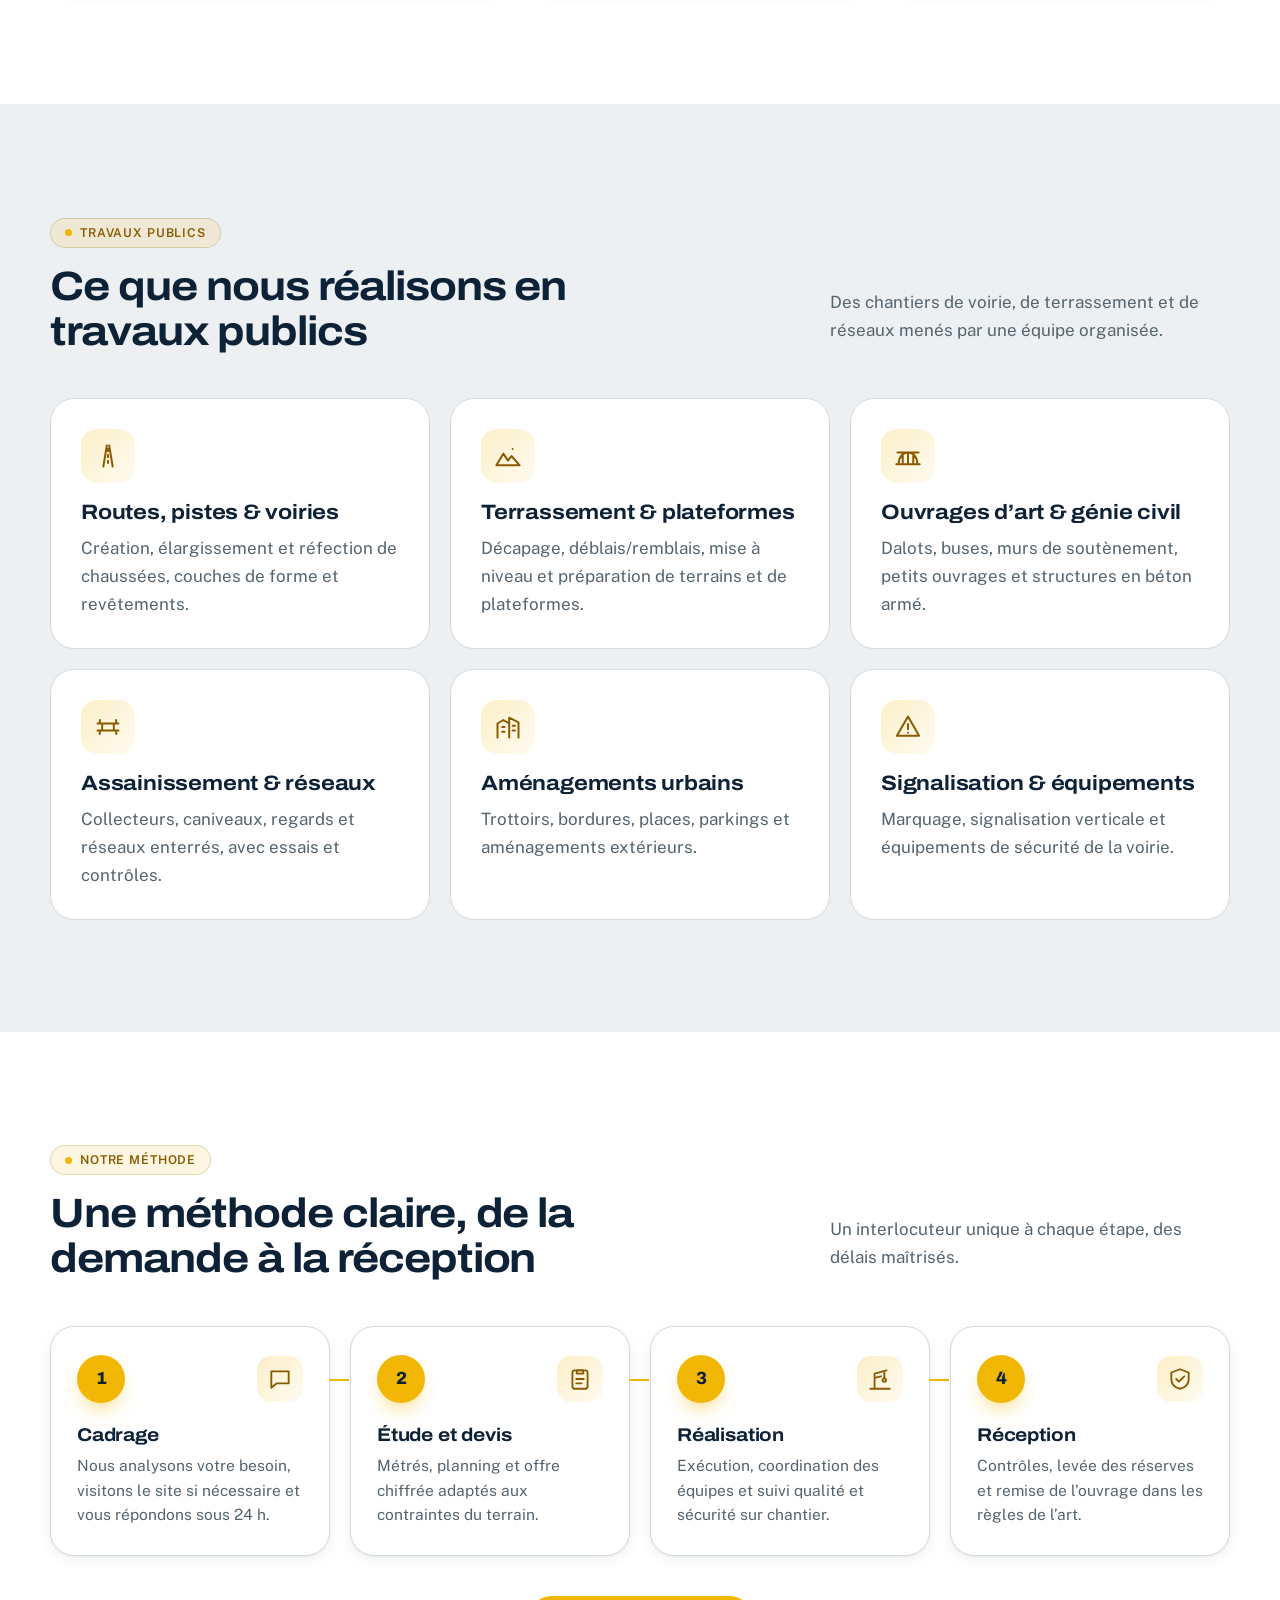
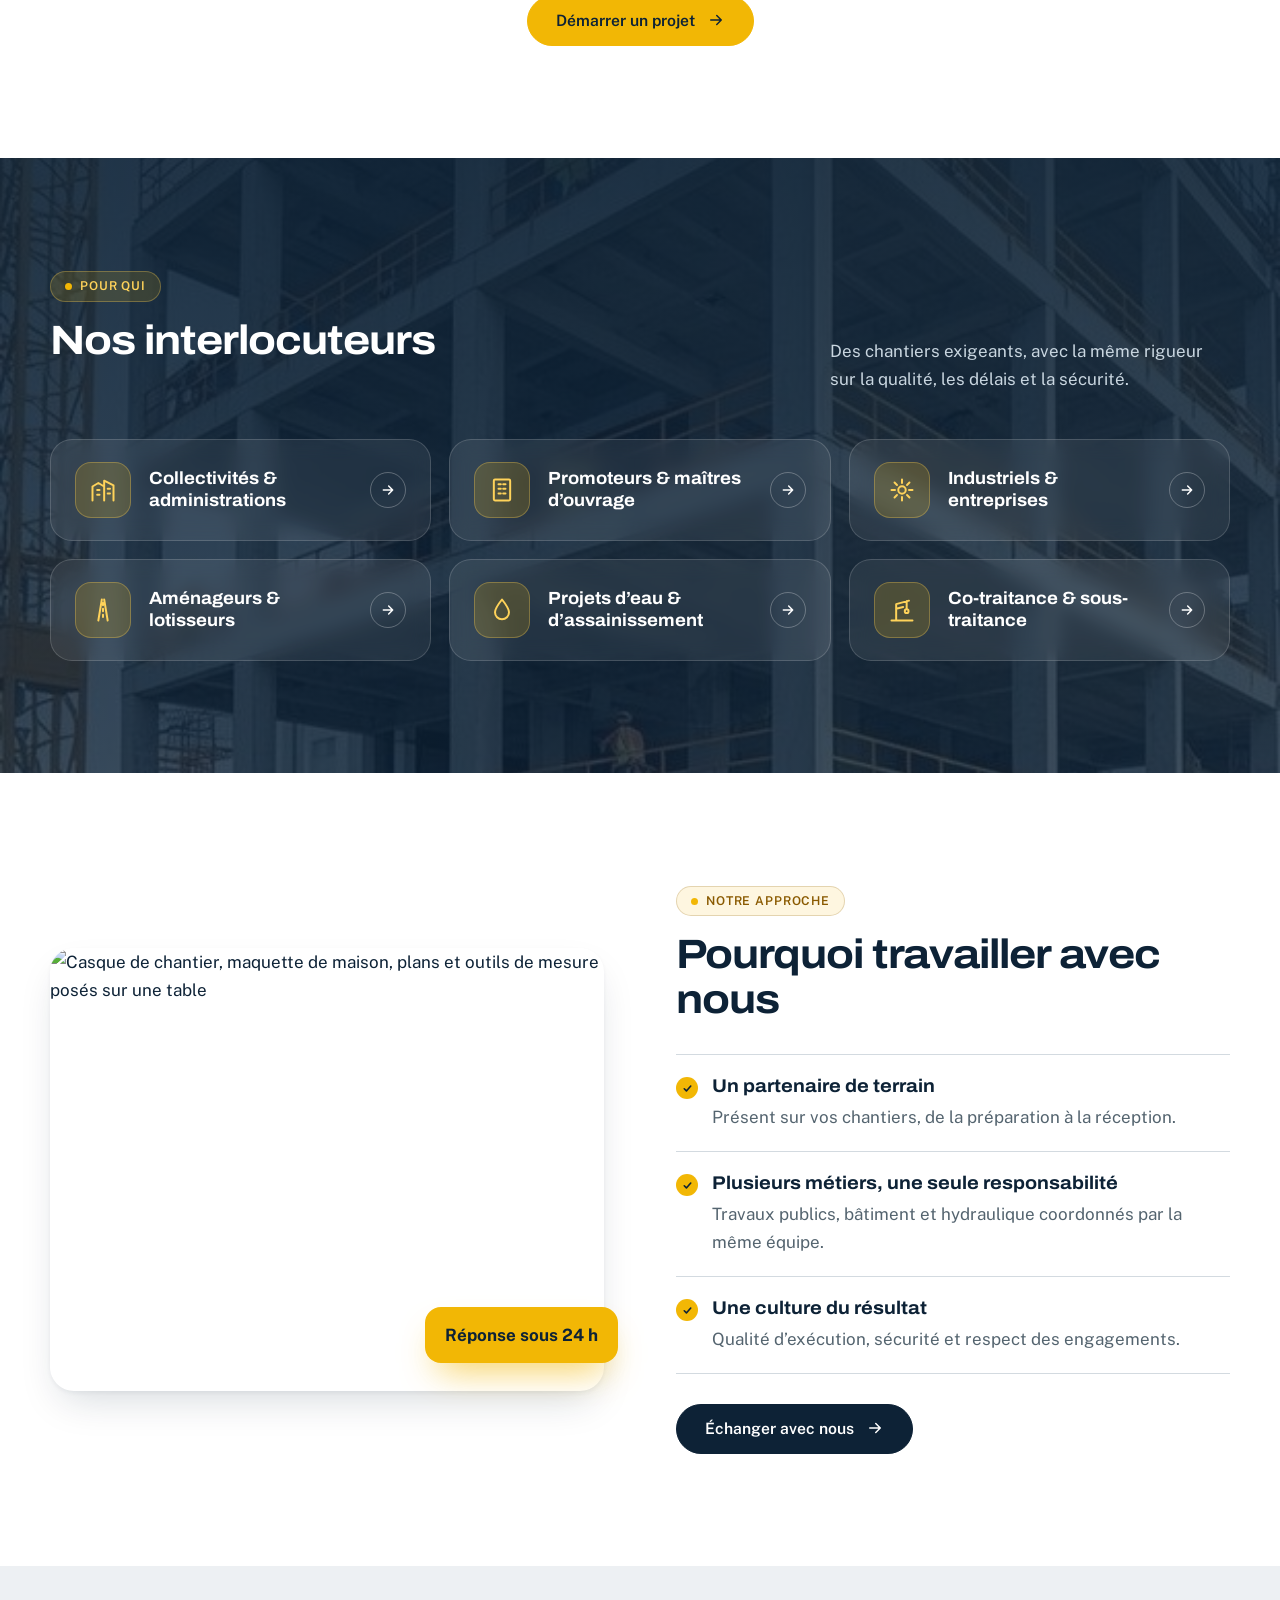
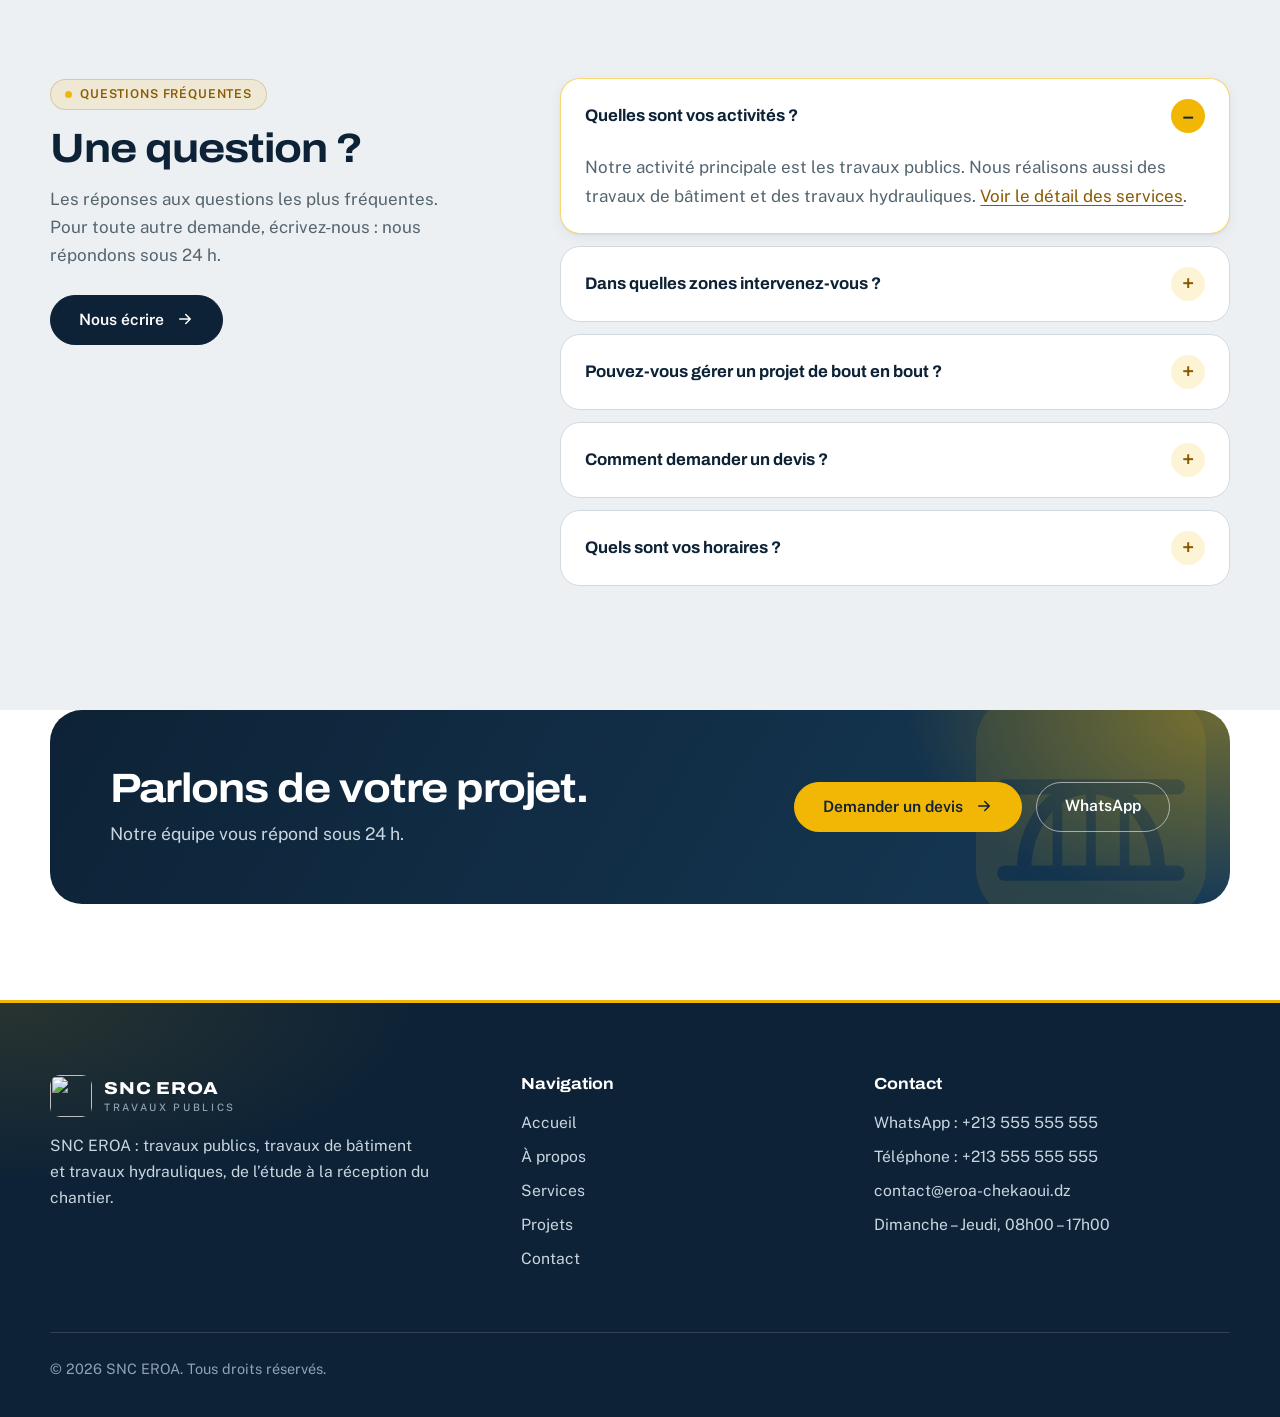
==== commit d1bcc2db: "Add files via upload" ====
--- a/index.html
+++ b/index.html
@@ -3,30 +3,30 @@
 <head>
 <meta charset="utf-8">
 <meta name="viewport" content="width=device-width, initial-scale=1">
-<title>SNC EROA CHEKAOUI et Cie | Travaux publics, bâtiment et hydraulique</title>
+<title>SNC EROA | Travaux publics, bâtiment et hydraulique</title>
 <meta name="description" content="Entreprise de travaux publics en Algérie : routes, terrassement, ouvrages d’art, bâtiment et travaux hydrauliques. Devis sous 24 h.">
 <meta name="theme-color" content="#0d2236">
-<link rel="icon" type="image/svg+xml" href="assets/img/mark.svg">
+<link rel="icon" type="image/png" href="assets/img/mark.png">
 <meta property="og:type" content="website">
 <meta property="og:locale" content="fr_FR">
-<meta property="og:site_name" content="SNC EROA CHEKAOUI et Cie">
-<meta property="og:title" content="SNC EROA CHEKAOUI et Cie | Travaux publics, bâtiment et hydraulique">
+<meta property="og:site_name" content="SNC EROA">
+<meta property="og:title" content="SNC EROA | Travaux publics, bâtiment et hydraulique">
 <meta property="og:description" content="Entreprise de travaux publics en Algérie : routes, terrassement, ouvrages d’art, bâtiment et travaux hydrauliques. Devis sous 24 h.">
-<meta property="og:image" content="assets/img/hero.jpg">
+<meta property="og:image" content="assets/img/logo-full.png">
 <link rel="preload" href="assets/fonts/archivo.woff2" as="font" type="font/woff2" crossorigin>
 <link rel="preload" href="assets/fonts/public-sans.woff2" as="font" type="font/woff2" crossorigin>
 <script>document.documentElement.classList.add('js')</script>
 <link rel="stylesheet" href="assets/css/style.css?v=1">
 <script type="application/ld+json">{"@context": "https://schema.org", "@type": "FAQPage", "mainEntity": [{"@type": "Question", "name": "Quelles sont vos activités ?", "acceptedAnswer": {"@type": "Answer", "text": "Notre activité principale est les travaux publics. Nous réalisons aussi des travaux de bâtiment et des travaux hydrauliques."}}, {"@type": "Question", "name": "Dans quelles zones intervenez-vous ?", "acceptedAnswer": {"@type": "Answer", "text": "Nous étudions les demandes en Algérie. Indiquez simplement la localisation de votre chantier dans votre message : nous vous confirmons rapidement notre possibilité d’intervenir."}}, {"@type": "Question", "name": "Pouvez-vous gérer un projet de bout en bout ?", "acceptedAnswer": {"@type": "Answer", "text": "Oui. Étude, organisation du chantier, exécution et réception sont suivies par la même équipe, avec un interlocuteur unique pour l’ensemble de votre projet."}}, {"@type": "Question", "name": "Comment demander un devis ?", "acceptedAnswer": {"@type": "Answer", "text": "Remplissez le formulaire de contact ou écrivez-nous sur WhatsApp : votre message est déjà rédigé, il ne reste qu’à l’envoyer. Nous vous répondons sous 24 h."}}, {"@type": "Question", "name": "Quels sont vos horaires ?", "acceptedAnswer": {"@type": "Answer", "text": "Dimanche – Jeudi, 08h00 – 17h00."}}]}</script>
-<script type="application/ld+json">{"@context": "https://schema.org", "@type": "GeneralContractor", "name": "SNC EROA CHEKAOUI et Cie", "telephone": "+213555555555", "email": "contact@eroa-chekaoui.dz", "areaServed": "DZ", "description": "Entreprise de travaux publics, travaux de bâtiment et travaux hydrauliques."}</script>
+<script type="application/ld+json">{"@context": "https://schema.org", "@type": "GeneralContractor", "name": "SNC EROA", "telephone": "+213555555555", "email": "contact@eroa-chekaoui.dz", "areaServed": "DZ", "description": "Entreprise de travaux publics, travaux de bâtiment et travaux hydrauliques."}</script>
 </head>
 <body>
 <a class="skip" href="#main">Aller au contenu</a>
 <header class="site-header">
   <div class="wrap">
-    <a class="brand" href="index.html" aria-label="SNC EROA CHEKAOUI et Cie, travaux publics - accueil">
-      <img src="assets/img/mark.svg" alt="" width="42" height="42">
-      <span><span class="brand-name">EROA CHEKAOUI</span><span class="brand-sub">Travaux publics</span></span>
+    <a class="brand" href="index.html" aria-label="SNC EROA, travaux publics - accueil">
+      <img src="assets/img/mark.png" alt="" width="46" height="46">
+      <span><span class="brand-name">SNC EROA</span><span class="brand-sub">Travaux publics</span></span>
     </a>
     <button class="nav-toggle" aria-label="Ouvrir le menu" aria-expanded="false" aria-controls="nav"><span></span><span></span><span></span></button>
     <nav class="nav" id="nav" aria-label="Navigation principale">
@@ -46,7 +46,7 @@
     <div class="hx-copy">
       <span class="pill">Travaux publics · Bâtiment · Hydraulique</span>
       <h1>Des travaux publics réalisés <span class="accent">avec rigueur, dans les délais.</span></h1>
-      <p>SNC EROA CHEKAOUI et Cie réalise vos chantiers de travaux publics, de bâtiment et d’hydraulique, de l’étude à la réception, avec un interlocuteur unique.</p>
+      <p>SNC EROA réalise vos chantiers de travaux publics, de bâtiment et d’hydraulique, de l’étude à la réception, avec un interlocuteur unique.</p>
       <div class="btn-row">
         <a class="btn btn-blue" href="contact.html">Demander un devis <svg class="ar" width="18" height="18" viewBox="0 0 24 24" aria-hidden="true"><path d="M5 12h14M13 6l6 6-6 6"/></svg></a>
         <a class="btn btn-ghost" href="services.html">Voir nos services</a>
@@ -183,11 +183,11 @@
   <div class="wrap">
     <div class="foot">
       <div>
-        <a class="brand" href="index.html" aria-label="SNC EROA CHEKAOUI et Cie, travaux publics">
-          <img src="assets/img/mark.svg" alt="" width="42" height="42">
-          <span><span class="brand-name">EROA CHEKAOUI</span><span class="brand-sub">Travaux publics</span></span>
+        <a class="brand" href="index.html" aria-label="SNC EROA, travaux publics">
+          <img src="assets/img/mark.png" alt="" width="46" height="46">
+          <span><span class="brand-name">SNC EROA</span><span class="brand-sub">Travaux publics</span></span>
         </a>
-        <p>SNC EROA CHEKAOUI et Cie : travaux publics, travaux de bâtiment et travaux hydrauliques, de l’étude à la réception du chantier.</p>
+        <p>SNC EROA : travaux publics, travaux de bâtiment et travaux hydrauliques, de l’étude à la réception du chantier.</p>
       </div>
       <div>
         <h2>Navigation</h2>
@@ -209,7 +209,7 @@
         </ul>
       </div>
     </div>
-    <p class="legal">© 2026 SNC EROA CHEKAOUI et Cie. Tous droits réservés.</p>
+    <p class="legal">© 2026 SNC EROA. Tous droits réservés.</p>
   </div>
 </footer>
 <a class="wa" href="https://wa.me/213555555555" aria-label="Écrire sur WhatsApp" target="_blank" rel="noopener"><svg width="16" height="16" viewBox="0 0 24 24" aria-hidden="true"><path d="M12 2.5a9.5 9.5 0 0 0-8.1 14.4L2.5 21.5l4.7-1.2A9.5 9.5 0 1 0 12 2.5z" fill="none" stroke="#fff" stroke-width="1.7" stroke-linejoin="round"/><path d="M9 7.8c-.4 1.9.9 4 2.5 5.4s3.3 2.2 4.6 1.8l.5-1.5-2.1-1-.9.8c-.9-.4-1.9-1.3-2.4-2.3l.8-.9-1-2.1z" fill="#fff"/></svg></a>
--- a/assets/css/style.css
+++ b/assets/css/style.css
@@ -0,0 +1,1174 @@
+/* SNC EROA CHEKAOUI et Cie — Travaux publics */
+@font-face { font-family: "Archivo"; src: url("../fonts/archivo.woff2") format("woff2"); font-weight: 100 900; font-stretch: 62% 125%; font-display: swap; }
+@font-face { font-family: "Public Sans"; src: url("../fonts/public-sans.woff2") format("woff2"); font-weight: 100 900; font-display: swap; }
+
+:root {
+  --ink: #0d2236;
+  --ink-2: #163a57;
+  --blue: #f2b705;
+  --blue-soft: #ffd35a;
+  --blue-deep: #8a5a00;
+  --steel: #54646f;
+  --concrete: #edf0f3;
+  --line: #d3dae0;
+  --white: #fff;
+  --wrap: 1180px;
+  --r: 14px;
+  --r-lg: 24px;
+  --shadow-sm: 0 1px 2px rgba(13,34,54,.06), 0 4px 14px rgba(13,34,54,.06);
+  --shadow: 0 2px 4px rgba(13,34,54,.05), 0 18px 40px -12px rgba(13,34,54,.18);
+  --ease: cubic-bezier(.2,.7,.2,1);
+}
+
+*, *::before, *::after { box-sizing: border-box; }
+* { margin: 0; }
+html { scroll-behavior: smooth; }
+body {
+  font: 400 1.0625rem/1.65 "Public Sans", system-ui, -apple-system, "Segoe UI", sans-serif;
+  color: var(--ink);
+  background: var(--white);
+  -webkit-font-smoothing: antialiased;
+}
+img { display: block; max-width: 100%; }
+a { color: inherit; }
+
+h1, h2, h3 {
+  font-family: "Archivo", system-ui, sans-serif;
+  font-stretch: 112%;
+  font-weight: 700;
+  line-height: 1.1;
+  letter-spacing: -0.01em;
+}
+h1 { font-size: clamp(2rem, 3.6vw, 3.1rem); }
+h2 { font-size: clamp(1.75rem, 3vw, 2.5rem); }
+h3 { font-size: 1.3rem; }
+
+:focus-visible { outline: 3px solid var(--blue); outline-offset: 3px; }
+
+.skip {
+  position: absolute; left: -999px; top: 8px; z-index: 100;
+  background: var(--ink); color: #fff; padding: 10px 16px; border-radius: var(--r);
+}
+.skip:focus { left: 8px; }
+
+.wrap { width: min(var(--wrap), 100% - 48px); margin-inline: auto; }
+
+/* ---------- Header ---------- */
+.site-header {
+  position: sticky; top: 0; z-index: 50;
+  background: var(--white); border-bottom: 1px solid var(--line);
+}
+.site-header .wrap { display: flex; align-items: center; justify-content: space-between; height: 76px; gap: 24px; }
+.brand { display: flex; align-items: center; gap: 12px; text-decoration: none; }
+.brand img { height: 44px; width: auto; }
+.brand-name { display: block; font: 800 1.08rem/1 "Archivo", sans-serif; font-stretch: 115%; letter-spacing: 0.05em; }
+.brand-sub { display: block; margin-top: 5px; font: 500 0.64rem/1 "Public Sans", sans-serif; letter-spacing: 0.26em; text-transform: uppercase; color: var(--steel); }
+
+.nav { display: flex; align-items: center; gap: 30px; }
+.nav a { text-decoration: none; font-weight: 500; font-size: 0.97rem; padding: 6px 0; border-bottom: 2px solid transparent; }
+.nav a:hover { border-bottom-color: var(--blue); }
+.nav a[aria-current="page"] { border-bottom-color: var(--blue); font-weight: 600; }
+.nav .btn { border-bottom: 0; padding: 11px 20px; }
+.nav-toggle { display: none; background: none; border: 1px solid var(--line); border-radius: var(--r); width: 44px; height: 44px; cursor: pointer; color: var(--ink); }
+.nav-toggle span { display: block; width: 20px; height: 2px; background: currentColor; margin: 4px auto; transition: transform .2s; }
+
+/* ---------- Buttons ---------- */
+.btn {
+  display: inline-block; text-decoration: none; cursor: pointer;
+  font: 600 0.98rem/1.2 "Public Sans", sans-serif;
+  padding: 14px 26px; border-radius: var(--r);
+  background: var(--ink); color: #fff; border: 2px solid var(--ink);
+  transition: background .15s, color .15s, border-color .15s;
+}
+.btn:hover { background: var(--ink-2); border-color: var(--ink-2); }
+.btn-blue { background: var(--blue); border-color: var(--blue); color: var(--ink); }
+.btn-blue:hover { background: #fff; border-color: #fff; color: var(--ink); }
+.btn-ghost { background: transparent; color: #fff; border-color: rgba(255,255,255,.55); }
+.btn-ghost:hover { background: #fff; color: var(--ink); border-color: #fff; }
+.btn-line { background: transparent; color: var(--ink); }
+.btn-line:hover { background: var(--ink); color: #fff; }
+.btn-row { display: flex; flex-wrap: wrap; gap: 14px; }
+
+/* ---------- Hero ---------- */
+.hero {
+  display: grid; grid-template-columns: minmax(0, 1.1fr) minmax(0, .9fr);
+  background: var(--ink); color: #fff; overflow: hidden;
+}
+.hero-copy {
+  padding: 96px 56px 96px max(24px, calc((100vw - var(--wrap)) / 2));
+  align-self: center;
+}
+.hero-copy h1 { max-width: 17ch; }
+.hero-copy p { margin: 26px 0 36px; max-width: 52ch; color: #c9d6e0; font-size: 1.12rem; }
+.hero-photo { position: relative; min-height: 560px; }
+.hero-photo > img { position: absolute; inset: 0; width: 100%; height: 100%; object-fit: cover; }
+.hero-photo::after { content: ""; position: absolute; inset: 0; background: linear-gradient(90deg, var(--ink) 0, rgba(13,34,54,0) 38%); }
+.hero-photo > img.hero-mark {
+  position: absolute; z-index: 2; inset: auto auto 0 8%; height: 38%; width: auto; object-fit: contain;
+  clip-path: inset(100% 0 0 0);
+  animation: rise 1.5s .35s cubic-bezier(.2,.7,.2,1) forwards;
+}
+@keyframes rise { to { clip-path: inset(0 0 0 0); } }
+
+/* ---------- Sections ---------- */
+.section { padding: 100px 0; }
+.section-tint { background: var(--concrete); }
+.section-ink { background: var(--ink); color: #fff; }
+.split { display: grid; grid-template-columns: minmax(0, .9fr) minmax(0, 1.45fr); gap: 72px; align-items: start; }
+.split-head { position: sticky; top: 108px; }
+.split-head p { margin-top: 18px; color: var(--steel); }
+.lead { font-size: 1.2rem; color: var(--steel); max-width: 60ch; }
+
+.rows { border-top: 2px solid var(--ink); }
+.row {
+  display: grid; grid-template-columns: minmax(200px, .8fr) 1.4fr; gap: 32px;
+  padding: 28px 0; border-bottom: 1px solid var(--line);
+}
+.row p { color: var(--steel); }
+.more { display: inline-block; margin-top: 28px; font-weight: 600; color: var(--blue-deep); text-underline-offset: 4px; }
+
+/* Domain band */
+.band {
+  position: relative; color: #fff; padding: 92px 0; isolation: isolate;
+  background: var(--ink) url("../img/batiment.jpg") center / cover;
+}
+.band::before { content: ""; position: absolute; inset: 0; z-index: -1; background: rgba(13,34,54,.86); }
+.band h2 { max-width: 20ch; margin-bottom: 40px; }
+.chips { list-style: none; padding: 0; display: grid; grid-template-columns: repeat(3, 1fr); gap: 28px 36px; }
+.chips li { border-left: 3px solid var(--blue); padding-left: 16px; font: 600 1.18rem/1.3 "Archivo", sans-serif; font-stretch: 108%; }
+
+/* Why */
+.why { display: grid; grid-template-columns: minmax(0, 1fr) minmax(0, 1fr); gap: 72px; align-items: center; }
+.why img, .media img { width: 100%; border-radius: var(--r); object-fit: cover; }
+.why img { aspect-ratio: 4 / 3.2; }
+.points { list-style: none; padding: 0; margin-top: 32px; }
+.points li { padding: 20px 0; border-top: 1px solid var(--line); }
+.points li:last-child { border-bottom: 1px solid var(--line); }
+.points strong { display: block; font: 700 1.15rem/1.3 "Archivo", sans-serif; font-stretch: 108%; margin-bottom: 4px; }
+.points span { color: var(--steel); }
+
+/* Zone */
+.zone { display: grid; grid-template-columns: minmax(0, 1fr) minmax(0, 1fr); gap: 72px; align-items: center; }
+.zone img { width: 100%; height: 440px; object-fit: cover; object-position: 50% 45%; border-radius: var(--r); }
+.zone p { margin-top: 18px; color: #c9d6e0; max-width: 48ch; }
+
+/* CTA */
+.cta { background: var(--blue); color: var(--ink); padding: 80px 0; }
+.cta .wrap { display: flex; flex-wrap: wrap; align-items: center; justify-content: space-between; gap: 28px; }
+.cta p { font-size: 1.15rem; margin-top: 8px; }
+
+/* ---------- Inner page header ---------- */
+.page-head { position: relative; isolation: isolate; background: var(--ink); color: #fff; padding: 84px 0 72px; overflow: hidden; }
+.page-head::after {
+  content: ""; position: absolute; z-index: -1; right: 6%; bottom: -30px; width: 340px; height: 404px;
+  background: url("../img/mark.svg") center / contain no-repeat; opacity: .14;
+}
+.page-head p { margin-top: 20px; max-width: 58ch; color: #c9d6e0; font-size: 1.15rem; }
+
+/* ---------- About ---------- */
+.about { display: grid; grid-template-columns: minmax(0, 1.2fr) minmax(0, .8fr); gap: 72px; align-items: start; }
+.about .media img { aspect-ratio: 3 / 4; }
+.prose p + p { margin-top: 18px; }
+.prose p { max-width: 62ch; }
+.prose h2 { margin-bottom: 22px; }
+.ticks { list-style: none; padding: 0; display: grid; grid-template-columns: repeat(2, 1fr); gap: 0 40px; margin-top: 8px; }
+.ticks li { padding: 14px 0 14px 28px; border-bottom: 1px solid var(--line); position: relative; }
+.ticks li::before { content: ""; position: absolute; left: 0; top: 24px; width: 14px; height: 3px; background: var(--blue); }
+.values { display: grid; grid-template-columns: repeat(3, 1fr); gap: 40px; margin-top: 40px; }
+.values div { border-top: 3px solid var(--blue); padding-top: 18px; }
+.values p { color: #c9d6e0; margin-top: 8px; }
+
+/* ---------- Services page ---------- */
+.service { display: grid; grid-template-columns: 90px minmax(0, 1fr) minmax(0, 1.2fr); gap: 32px; padding: 40px 0; border-bottom: 1px solid var(--line); scroll-margin-top: 100px; }
+.service:first-child { border-top: 2px solid var(--ink); }
+.service-n { font: 700 2.4rem/1 "Archivo", sans-serif; color: var(--blue); }
+.service p { color: var(--steel); }
+.service .gain { margin-top: 14px; color: var(--ink); }
+.service .gain b { color: var(--blue-deep); font-weight: 700; }
+
+/* ---------- Projects ---------- */
+.filters { display: flex; flex-wrap: wrap; gap: 10px; margin-bottom: 36px; }
+.filters button {
+  font: 600 0.92rem/1 "Public Sans", sans-serif; cursor: pointer;
+  padding: 11px 18px; border-radius: var(--r); border: 1px solid var(--line); background: #fff; color: var(--ink);
+}
+.filters button:hover { border-color: var(--ink); }
+.filters button[aria-pressed="true"] { background: var(--ink); border-color: var(--ink); color: #fff; }
+.tiles { display: grid; grid-template-columns: repeat(auto-fill, minmax(270px, 1fr)); gap: 20px; }
+.tile {
+  position: relative; isolation: isolate; overflow: hidden;
+  aspect-ratio: 4 / 3; border-radius: var(--r);
+  display: flex; flex-direction: column; justify-content: flex-end; padding: 22px;
+  background: var(--ink) center / cover no-repeat; color: #fff;
+}
+.tile::before {
+  content: ""; position: absolute; inset: 0; z-index: -1;
+  background-image: linear-gradient(rgba(242,183,5,.13) 1px, transparent 1px), linear-gradient(90deg, rgba(242,183,5,.13) 1px, transparent 1px);
+  background-size: 28px 28px;
+}
+.tile::after {
+  content: ""; position: absolute; z-index: -1; top: 18px; right: 18px; width: 84px; height: 100px;
+  background: url("../img/mark.svg") center / contain no-repeat; opacity: .28;
+}
+.tile.has-photo::before { background-image: linear-gradient(180deg, rgba(13,34,54,0) 35%, rgba(13,34,54,.92)); background-size: auto; }
+.tile.has-photo::after { display: none; }
+.tile small { color: var(--blue-soft); font-size: 0.86rem; font-weight: 500; }
+.tile h3 { font-size: 1.22rem; margin-top: 2px; }
+.tile[hidden] { display: none; }
+.note { margin-top: 28px; color: var(--steel); font-size: 0.95rem; }
+
+/* ---------- Contact ---------- */
+.contact { display: grid; grid-template-columns: minmax(0, .9fr) minmax(0, 1.1fr); gap: 72px; align-items: start; }
+.info { margin-top: 28px; border-top: 2px solid var(--ink); }
+.info div { padding: 18px 0; border-bottom: 1px solid var(--line); display: grid; grid-template-columns: 150px 1fr; gap: 16px; }
+.info dt { font-weight: 600; }
+.info a { color: var(--blue-deep); text-underline-offset: 3px; }
+.needs { list-style: none; padding: 0; margin-top: 28px; }
+.needs li { padding: 6px 0 6px 28px; position: relative; }
+.needs li::before { content: ""; position: absolute; left: 0; top: 18px; width: 14px; height: 3px; background: var(--blue); }
+.form { background: var(--concrete); padding: 36px; border-radius: var(--r); }
+.form h2 { font-size: 1.7rem; margin-bottom: 22px; }
+.field { margin-bottom: 18px; }
+.field label { display: block; font-weight: 600; font-size: 0.95rem; margin-bottom: 6px; }
+.field input, .field select, .field textarea {
+  width: 100%; font: inherit; color: var(--ink); background: #fff;
+  border: 1px solid #b9c3cc; border-radius: var(--r); padding: 12px 14px;
+}
+.field textarea { min-height: 130px; resize: vertical; }
+.field-2 { display: grid; grid-template-columns: 1fr 1fr; gap: 16px; }
+.form .btn-row { margin-top: 8px; }
+.form-hint { margin-top: 14px; font-size: 0.9rem; color: var(--steel); }
+.trust { display: flex; flex-wrap: wrap; align-items: center; gap: 56px; margin-top: 36px; padding-top: 36px; border-top: 2px solid var(--ink); }
+.trust img { height: 84px; width: auto; }
+
+/* ---------- Footer ---------- */
+.site-footer { background: var(--ink); color: #c9d6e0; padding: 72px 0 36px; font-size: 0.98rem; }
+.foot { display: grid; grid-template-columns: 1.4fr 1fr 1.2fr; gap: 56px; }
+.foot .brand-name { color: #fff; }
+.foot .brand-sub { color: #8fa3b3; }
+.foot p { margin-top: 16px; max-width: 38ch; }
+.foot h2 { font-size: 1rem; color: #fff; margin-bottom: 14px; letter-spacing: 0; }
+.foot ul { list-style: none; padding: 0; }
+.foot li { padding: 4px 0; }
+.foot a { text-decoration: none; }
+.foot a:hover { color: #fff; text-decoration: underline; text-underline-offset: 4px; }
+.legal { margin-top: 56px; padding-top: 24px; border-top: 1px solid rgba(255,255,255,.14); font-size: 0.9rem; color: #8fa3b3; }
+
+/* ---------- Responsive ---------- */
+@media (max-width: 980px) {
+  .hero { grid-template-columns: 1fr; }
+  .hero-copy { padding: 64px 24px 48px; }
+  .hero-photo { min-height: 380px; }
+  .hero-photo::after { background: linear-gradient(180deg, var(--ink) 0, rgba(13,34,54,0) 30%); }
+  .split, .why, .zone, .about, .contact { grid-template-columns: 1fr; gap: 40px; }
+  .split-head { position: static; }
+  .chips { grid-template-columns: repeat(2, 1fr); }
+  .service { grid-template-columns: 60px 1fr; }
+  .service > :last-child { grid-column: 2; }
+  .values { grid-template-columns: 1fr; gap: 28px; }
+  .foot { grid-template-columns: 1fr; gap: 36px; }
+  .about .media img { aspect-ratio: 4 / 3; }
+}
+@media (max-width: 860px) {
+  .nav-toggle { display: block; }
+  .nav {
+    display: none; position: absolute; left: 0; right: 0; top: 76px; background: #fff;
+    flex-direction: column; align-items: stretch; gap: 0; padding: 12px 24px 24px; border-bottom: 1px solid var(--line);
+  }
+  .nav.open { display: flex; }
+  .nav a { padding: 14px 0; border-bottom: 1px solid var(--line); }
+  .nav .btn { margin-top: 16px; text-align: center; }
+}
+@media (max-width: 620px) {
+  .section { padding: 68px 0; }
+  .row { grid-template-columns: 1fr; gap: 6px; }
+  .chips, .ticks, .field-2 { grid-template-columns: 1fr; }
+  .info div { grid-template-columns: 1fr; gap: 2px; }
+  .form { padding: 24px; }
+  .trust { gap: 32px; }
+}
+@media (prefers-reduced-motion: reduce) {
+  html { scroll-behavior: auto; }
+  .hero-mark { animation: none; clip-path: none; }
+}
+
+/* ---------- Refinements ---------- */
+.ic { width: 28px; height: 28px; flex: none; fill: none; stroke: var(--blue-deep); stroke-width: 1.6; stroke-linecap: round; stroke-linejoin: round; }
+.row-t { display: flex; align-items: center; gap: 14px; }
+
+.strip { background: #fff; border-bottom: 1px solid var(--line); }
+.strip .wrap { display: grid; grid-template-columns: repeat(3, 1fr); }
+.strip .wrap > div { padding: 30px 32px; border-left: 1px solid var(--line); }
+.strip .wrap > div:first-child { padding-left: 0; border-left: 0; }
+.strip strong { display: block; font: 700 1.2rem/1.25 "Archivo", sans-serif; font-stretch: 108%; }
+.strip span { display: block; margin-top: 4px; font-size: 0.95rem; color: var(--steel); }
+
+.why img { box-shadow: 16px 16px 0 var(--concrete); }
+.zone img { box-shadow: 16px 16px 0 var(--ink-2); }
+.media img { box-shadow: 16px 16px 0 var(--concrete); }
+
+.service-ic { width: 64px; height: 64px; display: grid; place-items: center; background: var(--concrete); border-radius: var(--r); }
+.service-ic .ic { width: 32px; height: 32px; }
+.tile .ic { position: absolute; top: 22px; left: 22px; width: 38px; height: 38px; stroke: var(--blue-soft); }
+.tile.has-photo .ic { display: none; }
+
+.section-tint { background: linear-gradient(180deg, var(--concrete), #e6ebf0); }
+.btn-blue:hover { background: var(--blue-soft); border-color: var(--blue-soft); }
+
+.wa {
+  position: fixed; right: 20px; bottom: 20px; z-index: 60; width: 58px; height: 58px;
+  display: grid; place-items: center; border-radius: 50%; background: #1fa855;
+  box-shadow: 0 6px 18px rgba(13,34,54,.28); transition: transform .15s;
+}
+.wa:hover { transform: scale(1.06); }
+.wa svg { width: 30px; height: 30px; }
+
+@media (max-width: 980px) {
+  .strip .wrap { grid-template-columns: 1fr; }
+  .strip .wrap > div { padding: 18px 0; border-left: 0; border-top: 1px solid var(--line); }
+  .strip .wrap > div:first-child { border-top: 0; }
+  .why img, .zone img, .media img { box-shadow: 10px 10px 0 var(--concrete); }
+  .zone img { box-shadow: 10px 10px 0 var(--ink-2); }
+}
+
+/* ---------- Alignment fixes ---------- */
+.info div { grid-template-columns: 200px 1fr; }
+.section-tint .why img, .section-tint .media img { box-shadow: 16px 16px 0 #fff; }
+.trust img { mix-blend-mode: multiply; }
+
+@media (max-width: 980px) {
+  .service { grid-template-columns: 64px minmax(0, 1fr); gap: 16px 20px; align-items: center; padding: 32px 0; }
+  .service > :last-child { grid-column: 1 / -1; }
+  .section-tint .why img, .section-tint .media img { box-shadow: 10px 10px 0 #fff; }
+}
+@media (max-width: 620px) {
+  .info div { grid-template-columns: 1fr; }
+  .wa { width: 50px; height: 50px; right: 14px; bottom: 14px; }
+  .wa svg { width: 26px; height: 26px; }
+}
+
+
+/* =====================================================================
+   MODERN LAYER (v2) — same palette & fonts, refreshed look
+   ===================================================================== */
+body { background: #fff; }
+h1, h2 { letter-spacing: -0.025em; }
+h1 { font-size: clamp(2.2rem, 4.2vw, 3.7rem); line-height: 1.05; }
+h2 { font-size: clamp(1.8rem, 3.2vw, 2.7rem); }
+::selection { background: var(--blue); color: var(--ink); }
+
+/* Header: frosted glass */
+.site-header {
+  background: rgba(255,255,255,.82);
+  -webkit-backdrop-filter: saturate(180%) blur(14px); backdrop-filter: saturate(180%) blur(14px);
+  border-bottom: 1px solid rgba(211,218,224,.7);
+  transition: box-shadow .25s var(--ease), background .25s;
+}
+.site-header.scrolled { box-shadow: 0 8px 28px -14px rgba(13,34,54,.28); background: rgba(255,255,255,.94); }
+.nav a { border-bottom: 0; position: relative; color: var(--ink-2); transition: color .2s; }
+.nav a:not(.btn)::after {
+  content: ""; position: absolute; left: 0; right: 0; bottom: -2px; height: 2px; border-radius: 2px;
+  background: var(--blue); transform: scaleX(0); transform-origin: left; transition: transform .3s var(--ease);
+}
+.nav a:not(.btn):hover::after, .nav a[aria-current="page"]::after { transform: scaleX(1); }
+.nav a:hover, .nav a[aria-current="page"] { color: var(--ink); border-bottom: 0; }
+.nav .btn { color: #fff; }
+
+/* Buttons: pill, lift on hover */
+.btn {
+  border-radius: 999px; padding: 14px 28px; border-width: 1.5px;
+  transition: transform .2s var(--ease), box-shadow .2s var(--ease), background .2s, color .2s, border-color .2s;
+}
+.btn:hover { transform: translateY(-2px); box-shadow: 0 10px 24px -10px rgba(13,34,54,.5); }
+.btn-blue:hover { box-shadow: 0 10px 28px -10px rgba(242,183,5,.8); }
+.cta .btn:hover { background: #fff; border-color: #fff; color: var(--ink); }
+
+/* Hero: depth + rounded photo card */
+.hero {
+  position: relative; isolation: isolate; align-items: center;
+  background:
+    radial-gradient(900px 500px at 8% 0%, rgba(242,183,5,.22), transparent 60%),
+    radial-gradient(700px 420px at 100% 100%, rgba(138,90,0,.35), transparent 60%),
+    var(--ink);
+  padding-bottom: 0;
+}
+.hero-copy { padding-block: 110px 120px; }
+.hero-copy h1 { max-width: 16ch; }
+.hero-copy h1::first-line { color: #fff; }
+.hero-copy p { color: #c9d6e0; }
+.hero-photo {
+  min-height: 540px; margin: 56px max(24px, calc((100vw - var(--wrap)) / 2)) 56px 0;
+  border-radius: var(--r-lg); overflow: hidden; box-shadow: 0 40px 80px -30px rgba(0,0,0,.6), 0 0 0 1px rgba(255,255,255,.08);
+}
+.hero-photo::after { background: linear-gradient(180deg, rgba(13,34,54,0) 40%, rgba(13,34,54,.55)); }
+.hero-photo > img:first-child { transform: scale(1.06); animation: settle 1.8s var(--ease) forwards; }
+@keyframes settle { to { transform: scale(1); } }
+
+/* Stats strip: floating card overlapping the hero */
+.strip { background: transparent; border: 0; position: relative; z-index: 5; margin-top: -56px; }
+.strip .wrap {
+  background: #fff; border-radius: var(--r-lg); box-shadow: var(--shadow);
+  border: 1px solid var(--line);
+}
+.strip .wrap > div { padding: 30px 36px; }
+.strip .wrap > div:first-child { padding-left: 36px; }
+.strip strong { color: var(--ink); }
+
+/* Sections */
+.section { padding: 112px 0; }
+.section-tint { background: var(--concrete); }
+.split-head h2 { position: relative; padding-top: 22px; }
+.split-head h2::before, .why h2::before, .zone h2::before {
+  content: ""; position: absolute; top: 0; left: 0; width: 44px; height: 4px; border-radius: 4px; background: var(--blue);
+}
+.why h2, .zone h2 { position: relative; padding-top: 22px; }
+
+/* Service rows → cards */
+.rows { border-top: 0; display: grid; grid-template-columns: repeat(2, minmax(0, 1fr)); gap: 20px; }
+.row {
+  display: flex; flex-direction: column; gap: 14px; padding: 28px; border: 1px solid var(--line); border-radius: var(--r-lg);
+  background: #fff; transition: transform .3s var(--ease), box-shadow .3s var(--ease), border-color .3s;
+}
+.row:hover { transform: translateY(-4px); box-shadow: var(--shadow); border-color: transparent; }
+.row-t { flex-direction: column; align-items: flex-start; gap: 16px; }
+.row h3 { font-size: 1.2rem; }
+.ic { stroke-width: 1.7; }
+.row-t .ic {
+  width: 52px; height: 52px; padding: 13px; border-radius: 16px;
+  background: linear-gradient(135deg, rgba(242,183,5,.2), rgba(242,183,5,.06)); stroke: var(--blue-deep);
+}
+.more { padding: 12px 22px; border: 1.5px solid var(--blue-deep); border-radius: 999px; text-decoration: none; transition: all .2s var(--ease); }
+.more::after { content: " →"; transition: margin .2s var(--ease); }
+.more:hover { background: var(--blue-deep); color: #fff; }
+.more:hover::after { margin-left: 4px; }
+
+/* Domain band */
+.band { padding: 112px 0; }
+.band::before { background: linear-gradient(180deg, rgba(13,34,54,.9), rgba(13,34,54,.8)); }
+.chips li {
+  border: 1px solid rgba(255,255,255,.16); border-left: 1px solid rgba(255,255,255,.16); padding: 24px 22px; border-radius: var(--r);
+  background: rgba(255,255,255,.06); -webkit-backdrop-filter: blur(10px); backdrop-filter: blur(10px);
+  position: relative; transition: transform .3s var(--ease), background .3s, border-color .3s;
+}
+.chips li::before { content: ""; display: block; width: 28px; height: 3px; border-radius: 3px; background: var(--blue); margin-bottom: 14px; }
+.chips li:hover { transform: translateY(-4px); background: rgba(242,183,5,.16); border-color: rgba(242,183,5,.6); }
+
+/* Images */
+.why img, .media img, .zone img { border-radius: var(--r-lg); box-shadow: var(--shadow) !important; }
+.points li { border-top: 1px solid var(--line); transition: padding .25s var(--ease); }
+.points li:hover { padding-left: 10px; }
+.points strong { color: var(--ink); }
+.section-ink { background: radial-gradient(800px 400px at 90% 0%, rgba(242,183,5,.18), transparent 60%), var(--ink); }
+.zone img { box-shadow: 0 30px 60px -24px rgba(0,0,0,.6) !important; }
+
+/* CTA */
+.cta {
+  background: linear-gradient(120deg, var(--blue) 0%, var(--blue-soft) 100%); padding: 88px 0; position: relative; overflow: hidden;
+}
+.cta::after { content: ""; position: absolute; right: -60px; top: -80px; width: 340px; height: 340px; border-radius: 50%; background: rgba(255,255,255,.18); }
+.cta .wrap { position: relative; z-index: 1; }
+
+/* Inner page header */
+.page-head { padding: 96px 0 84px; background: radial-gradient(700px 360px at 85% 20%, rgba(242,183,5,.25), transparent 65%), var(--ink); }
+.page-head::after { opacity: .12; }
+.page-head h1 { position: relative; padding-top: 24px; }
+.page-head h1::before { content: ""; position: absolute; top: 0; left: 0; width: 52px; height: 4px; border-radius: 4px; background: var(--blue); }
+
+/* About */
+.ticks li { border-bottom: 1px solid var(--line); }
+.ticks li::before { height: 8px; width: 8px; border-radius: 50%; top: 22px; }
+.values div {
+  border: 1px solid rgba(255,255,255,.14); border-top: 3px solid var(--blue); border-radius: var(--r); padding: 26px;
+  background: rgba(255,255,255,.05); transition: transform .3s var(--ease), background .3s;
+}
+.values div:hover { transform: translateY(-4px); background: rgba(255,255,255,.09); }
+
+/* Services page → cards */
+.service {
+  border: 1px solid var(--line); border-radius: var(--r-lg); padding: 34px 36px; margin-bottom: 18px; align-items: center;
+  background: #fff; transition: transform .3s var(--ease), box-shadow .3s var(--ease), border-color .3s;
+}
+.service:first-child { border-top: 1px solid var(--line); }
+.service:hover { transform: translateY(-3px); box-shadow: var(--shadow); border-color: transparent; }
+.service-ic { border-radius: 18px; background: linear-gradient(135deg, rgba(242,183,5,.22), rgba(242,183,5,.06)); }
+.service .gain { padding: 12px 16px; border-radius: 12px; background: var(--concrete); }
+
+/* Projects */
+.filters button { border-radius: 999px; padding: 11px 20px; transition: all .2s var(--ease); }
+.filters button:hover { transform: translateY(-1px); border-color: var(--blue-deep); }
+.filters button[aria-pressed="true"] { box-shadow: 0 8px 20px -8px rgba(13,34,54,.6); }
+.tiles { gap: 22px; }
+.tile {
+  border-radius: var(--r-lg); box-shadow: var(--shadow-sm);
+  background-color: var(--ink-2); background-image: linear-gradient(160deg, var(--ink-2), var(--ink));
+  transition: transform .4s var(--ease), box-shadow .4s var(--ease);
+}
+.tile:hover { transform: translateY(-5px); box-shadow: var(--shadow); }
+.tile.has-photo { background-size: 100%; transition: transform .4s var(--ease), box-shadow .4s var(--ease), background-size .6s var(--ease); }
+.tile.has-photo:hover { background-size: 108%; }
+.tile .ic { padding: 9px; box-sizing: content-box; width: 22px; height: 22px; border-radius: 12px; background: rgba(255,255,255,.1); stroke: var(--blue-soft); }
+.tile small { letter-spacing: .04em; text-transform: uppercase; font-size: .75rem; }
+
+/* Contact */
+.info { border-top: 0; }
+.info div { border-bottom: 1px solid var(--line); }
+.form { background: #fff; border: 1px solid var(--line); border-radius: var(--r-lg); box-shadow: var(--shadow); padding: 40px; }
+.field input, .field select, .field textarea {
+  border: 1.5px solid var(--line); border-radius: 12px; padding: 13px 15px; background: var(--concrete);
+  transition: border-color .2s, box-shadow .2s, background .2s;
+}
+.field input:focus, .field select:focus, .field textarea:focus {
+  outline: 0; background: #fff; border-color: var(--blue); box-shadow: 0 0 0 4px rgba(242,183,5,.22);
+}
+.trust { border-top: 1px solid var(--line); }
+
+/* Footer */
+.site-footer { background: radial-gradient(700px 300px at 0% 0%, rgba(242,183,5,.12), transparent 60%), var(--ink); border-top: 3px solid var(--blue); }
+.foot a { transition: color .2s; }
+
+/* WhatsApp button: soft pulse */
+.wa { box-shadow: 0 10px 26px -6px rgba(31,168,85,.6); }
+.wa::after { content: ""; position: absolute; inset: 0; border-radius: 50%; border: 2px solid #1fa855; animation: ping 2.4s ease-out infinite; }
+@keyframes ping { from { transform: scale(1); opacity: .6; } to { transform: scale(1.6); opacity: 0; } }
+
+/* Scroll reveal (only when JS is on) */
+
+/* Responsive tuning */
+@media (max-width: 980px) {
+  .hero-copy { padding: 64px 24px 24px; }
+  .hero-photo { margin: 24px; min-height: 320px; }
+  .strip { margin-top: -24px; }
+  .strip .wrap > div, .strip .wrap > div:first-child { padding: 20px 24px; }
+  .section { padding: 80px 0; }
+  .rows { grid-template-columns: 1fr; }
+  .service { padding: 26px 22px; }
+}
+@media (max-width: 860px) {
+  .nav { border-radius: 0 0 var(--r-lg) var(--r-lg); box-shadow: 0 24px 40px -20px rgba(13,34,54,.35); background: rgba(255,255,255,.98); }
+  .nav a:not(.btn)::after { display: none; }
+}
+@media (max-width: 620px) {
+  .form { padding: 26px; }
+  .section { padding: 64px 0; }
+}
+@media (prefers-reduced-motion: reduce) {
+  .hero-photo > img:first-child, .wa::after { animation: none; transform: none; }
+  .btn, .row, .service, .tile, .chips li, .values div { transition: none; }
+}
+
+/* =====================================================================
+   V3 — agency-style refresh (same palette) + compact mobile
+   ===================================================================== */
+.pill { display: inline-flex; align-items: center; gap: 8px; padding: 8px 14px; border-radius: 999px; font: 600 .76rem/1 "Public Sans", sans-serif; letter-spacing: .07em; text-transform: uppercase; background: rgba(242,183,5,.14); color: var(--blue-soft); border: 1px solid rgba(255,211,90,.3); }
+.pill::before { content: ""; width: 7px; height: 7px; border-radius: 50%; background: var(--blue); }
+.pill-light { background: rgba(242,183,5,.12); color: var(--blue-deep); border-color: rgba(138,90,0,.22); }
+.accent { color: var(--blue); }
+.ar { width: 18px; height: 18px; margin-left: 8px; vertical-align: -3px; stroke: currentColor; fill: none; stroke-width: 2; stroke-linecap: round; stroke-linejoin: round; transition: transform .2s var(--ease); }
+.btn:hover .ar, .svc:hover .ar { transform: translateX(4px); }
+.link-arrow { font-weight: 600; color: var(--blue-deep); text-decoration: none; white-space: nowrap; }
+.link-arrow::after { content: " →"; }
+.link-arrow:hover { text-decoration: underline; text-underline-offset: 4px; }
+
+.sec-head { display: flex; justify-content: space-between; align-items: flex-end; gap: 28px; margin-bottom: 44px; }
+.sec-head h2 { margin-top: 16px; max-width: 20ch; }
+.sec-head p { color: var(--steel); max-width: 40ch; margin-bottom: 10px; }
+.section-ink .sec-head p { color: #c9d6e0; }
+
+/* Hero */
+.hx { position: relative; isolation: isolate; color: #fff; padding: 76px 0 130px; overflow: hidden;
+  background: radial-gradient(820px 480px at 88% 8%, rgba(242,183,5,.3), transparent 60%), radial-gradient(600px 400px at 0% 100%, rgba(138,90,0,.35), transparent 60%), var(--ink); }
+.hx .wrap { display: grid; grid-template-columns: minmax(0, 1.05fr) minmax(0, .95fr); gap: 64px; align-items: center; }
+.hx h1 { font-size: clamp(2.1rem, 4.3vw, 3.5rem); margin: 22px 0 20px; }
+.hx p { color: #c9d6e0; font-size: 1.1rem; max-width: 50ch; }
+.hx .btn-row { margin-top: 32px; }
+.hx-checks { list-style: none; padding: 0; display: flex; flex-wrap: wrap; gap: 8px 26px; margin-top: 26px; color: #c9d6e0; font-size: .95rem; }
+.hx-checks li { padding-left: 26px; position: relative; }
+.hx-checks li::before { content: ""; position: absolute; left: 0; top: 3px; width: 18px; height: 18px; border-radius: 50%; background: var(--blue) url("data:image/svg+xml,%3Csvg xmlns='http://www.w3.org/2000/svg' viewBox='0 0 24 24' fill='none' stroke='%230d2236' stroke-width='3.2' stroke-linecap='round' stroke-linejoin='round'%3E%3Cpath d='M6 12.5l4 4 8-9'/%3E%3C/svg%3E") center / 11px no-repeat; }
+.hx-media { position: relative; }
+.hx-media > img { width: 100%; aspect-ratio: 4 / 4.3; object-fit: cover; border-radius: 28px; box-shadow: 0 40px 80px -30px rgba(0,0,0,.65), 0 0 0 1px rgba(255,255,255,.1); }
+.hx-badge { position: absolute; top: -18px; right: -14px; background: var(--blue); color: var(--ink); padding: 14px 20px; border-radius: 20px; box-shadow: 0 18px 36px -14px rgba(242,183,5,.8); text-align: center; animation: float 5s ease-in-out infinite; }
+.hx-badge b { display: block; font: 800 2rem/1 "Archivo", sans-serif; font-stretch: 112%; }
+.hx-badge span { font-size: .8rem; font-weight: 600; }
+.hx-card { position: absolute; left: -28px; bottom: 30px; display: flex; gap: 14px; align-items: center; padding: 16px 20px; border-radius: 18px; background: rgba(13,34,54,.72); border: 1px solid rgba(255,255,255,.16); -webkit-backdrop-filter: blur(14px); backdrop-filter: blur(14px); animation: float 6s 1s ease-in-out infinite; }
+.hx-card .ic { stroke: var(--blue-soft); width: 30px; height: 30px; }
+.hx-card small { display: block; color: #9fb4c4; font-size: .78rem; }
+.hx-card strong { font: 700 1rem/1.2 "Archivo", sans-serif; }
+@keyframes float { 50% { transform: translateY(-8px); } }
+
+/* Floating stats */
+.fstats { position: relative; z-index: 5; margin-top: -66px; }
+.fs-grid { display: grid; grid-template-columns: repeat(4, 1fr); background: #fff; border: 1px solid var(--line); border-radius: 24px; box-shadow: var(--shadow); }
+.fs-grid > div { padding: 28px 30px; border-left: 1px solid var(--line); }
+.fs-grid > div:first-child { border-left: 0; }
+.fs-grid strong { display: block; font: 800 1.9rem/1.1 "Archivo", sans-serif; font-stretch: 112%; color: var(--ink); }
+.fs-grid strong::after { content: ""; display: block; width: 28px; height: 3px; border-radius: 3px; background: var(--blue); margin: 10px 0 8px; }
+.fs-grid span { font-size: .92rem; color: var(--steel); line-height: 1.4; display: block; }
+.fs-grid > div:last-child strong { font-size: 1.35rem; padding-top: 6px; }
+
+/* Service cards */
+.svc-grid { display: grid; grid-template-columns: repeat(3, 1fr); gap: 20px; }
+.svc { display: flex; flex-direction: column; gap: 10px; padding: 30px; border: 1px solid var(--line); border-radius: 24px; background: #fff; text-decoration: none; transition: transform .3s var(--ease), box-shadow .3s var(--ease), background .3s, border-color .3s; }
+.svc > .ic { width: 54px; height: 54px; padding: 13px; margin-bottom: 8px; border-radius: 16px; background: linear-gradient(135deg, rgba(242,183,5,.22), rgba(242,183,5,.06)); transition: background .3s, stroke .3s; }
+.svc p { color: var(--steel); flex: 1; transition: color .3s; }
+.svc .go { margin-top: 8px; font-weight: 600; color: var(--blue-deep); font-size: .95rem; transition: color .3s; }
+@media (hover: hover) {
+  .svc:hover { transform: translateY(-5px); background: var(--ink); border-color: var(--ink); box-shadow: var(--shadow); }
+  .svc:hover h3 { color: #fff; } .svc:hover p { color: #c9d6e0; } .svc:hover .go { color: var(--blue); }
+  .svc:hover > .ic { background: rgba(242,183,5,.2); stroke: var(--blue-soft); }
+}
+
+/* Steps */
+.steps { display: grid; grid-template-columns: repeat(4, 1fr); gap: 20px; position: relative; }
+.step { padding: 28px; border-radius: 24px; border: 1px solid rgba(255,255,255,.14); background: rgba(255,255,255,.05); transition: transform .3s var(--ease), background .3s; }
+.step:hover { transform: translateY(-4px); background: rgba(255,255,255,.09); }
+.step b { display: grid; place-items: center; width: 44px; height: 44px; border-radius: 50%; margin-bottom: 18px; background: var(--blue); color: var(--ink); font: 800 1.05rem/1 "Archivo", sans-serif; }
+.step h3 { font-size: 1.12rem; margin-bottom: 8px; }
+.step p { color: #c9d6e0; font-size: .96rem; line-height: 1.5; }
+
+/* Why */
+.why-img { position: relative; }
+.chip-float { position: absolute; right: -14px; bottom: 28px; background: var(--blue); color: var(--ink); font-weight: 700; padding: 14px 20px; border-radius: 16px; box-shadow: 0 18px 36px -14px rgba(242,183,5,.8); animation: float 5.5s ease-in-out infinite; }
+.why .points { margin-bottom: 30px; }
+.why .points li { padding-left: 36px; position: relative; }
+.why .points li::before { content: ""; position: absolute; left: 0; top: 22px; width: 22px; height: 22px; border-radius: 50%; background: var(--blue) url("data:image/svg+xml,%3Csvg xmlns='http://www.w3.org/2000/svg' viewBox='0 0 24 24' fill='none' stroke='%230d2236' stroke-width='3' stroke-linecap='round' stroke-linejoin='round'%3E%3Cpath d='M6 12.5l4 4 8-9'/%3E%3C/svg%3E") center / 13px no-repeat; }
+.why h2 { padding-top: 0; margin: 16px 0 6px; } .why h2::before { display: none; }
+
+/* Project bento (photo placeholders until real pictures are dropped in assets/img/projets/) */
+.tiles-home { display: grid; grid-template-columns: 1.15fr 1fr 1fr; grid-auto-rows: 230px; gap: 20px; }
+.tiles-home .tile { aspect-ratio: auto; }
+.tiles-home .tile:first-child { grid-row: span 2; }
+.tiles-home .tile:first-child h3 { font-size: 1.5rem; }
+
+/* Partners + CTA card */
+.partners-sec { padding: 8px 0 72px; }
+.eyebrow-c { text-align: center; font: 600 .78rem/1 "Public Sans", sans-serif; letter-spacing: .14em; text-transform: uppercase; color: var(--steel); margin-bottom: 26px; }
+.partners { display: flex; flex-wrap: wrap; align-items: center; justify-content: center; gap: 28px 64px; }
+.partners img { height: 64px; width: auto; mix-blend-mode: multiply; filter: grayscale(1); opacity: .7; transition: .3s; }
+.partners img:hover { filter: none; opacity: 1; }
+.cta2 { padding: 0 0 96px; }
+.cta2 .box { position: relative; overflow: hidden; isolation: isolate; display: flex; flex-wrap: wrap; justify-content: space-between; align-items: center; gap: 28px; padding: 56px 60px; border-radius: 32px; color: #fff;
+  background: radial-gradient(500px 300px at 100% 0%, rgba(242,183,5,.4), transparent 65%), linear-gradient(120deg, var(--ink), var(--ink-2)); }
+.cta2 .box::after { content: ""; position: absolute; z-index: -1; right: 24px; bottom: -40px; width: 230px; height: 276px; background: url("../img/mark.svg") center / contain no-repeat; opacity: .1; }
+.cta2 p { color: #c9d6e0; margin-top: 8px; font-size: 1.1rem; }
+
+/* Mobile action bar */
+.mbar { display: none; }
+
+@media (max-width: 980px) {
+  .hx { padding: 48px 0 96px; }
+  .hx .wrap { grid-template-columns: 1fr; gap: 40px; }
+  .hx-media { max-width: 560px; }
+  .hx-media > img { aspect-ratio: 4 / 3; }
+  .fs-grid { grid-template-columns: repeat(2, 1fr); }
+  .fs-grid > div:nth-child(3) { border-left: 0; }
+  .fs-grid > div:nth-child(n+3) { border-top: 1px solid var(--line); }
+  .svc-grid { grid-template-columns: repeat(2, 1fr); }
+  .steps { grid-template-columns: repeat(2, 1fr); }
+  .tiles-home { grid-template-columns: repeat(2, 1fr); grid-auto-rows: 220px; }
+  .tiles-home .tile:first-child { grid-row: auto; grid-column: 1 / -1; }
+}
+
+/* ---------- Compact mobile ---------- */
+@media (max-width: 760px) {
+  body { font-size: 1rem; line-height: 1.55; padding-bottom: 76px; }
+  .wrap { width: min(var(--wrap), 100% - 40px); }
+  h1 { font-size: 2rem; } h2 { font-size: 1.6rem; } h3 { font-size: 1.1rem; }
+  .section { padding: 48px 0; }
+  .site-header .wrap { height: 62px; } .nav { top: 62px; } .brand img { height: 36px; width: auto; } .brand-name { font-size: .95rem; }
+  .btn { padding: 13px 22px; font-size: .95rem; }
+  .btn-row { gap: 10px; }
+  .sec-head { flex-direction: column; align-items: flex-start; gap: 10px; margin-bottom: 22px; }
+  .sec-head h2 { max-width: none; margin-top: 12px; }
+  .sec-head p { margin-bottom: 6px; font-size: .98rem; }
+
+  .hx { padding: 30px 0 80px; }
+  .hx .wrap { gap: 28px; }
+  .hx h1 { margin: 16px 0 14px; }
+  .hx p { font-size: 1rem; }
+  .hx .btn-row { margin-top: 22px; } .hx .btn-row .btn { flex: 1 1 auto; text-align: center; }
+  .hx-checks { margin-top: 18px; gap: 6px 18px; font-size: .88rem; }
+  .hx-media > img { aspect-ratio: 16 / 11; border-radius: 22px; }
+  .hx-badge { top: 12px; right: 12px; padding: 9px 13px; border-radius: 14px; } .hx-badge b { font-size: 1.3rem; } .hx-badge span { font-size: .7rem; }
+  .hx-card { left: 12px; bottom: 12px; padding: 10px 14px; border-radius: 14px; } .hx-card .ic { width: 22px; height: 22px; } .hx-card strong { font-size: .88rem; }
+
+  .fstats { margin-top: -48px; }
+  .fs-grid { border-radius: 20px; }
+  .fs-grid > div, .fs-grid > div:first-child { padding: 18px 18px; }
+  .fs-grid strong { font-size: 1.45rem; } .fs-grid > div:last-child strong { font-size: 1.05rem; padding-top: 4px; }
+  .fs-grid strong::after { margin: 7px 0 6px; width: 22px; height: 2px; }
+  .fs-grid span { font-size: .8rem; }
+
+  /* horizontal swipe instead of long vertical stacks */
+  .scroller { display: flex; overflow-x: auto; scroll-snap-type: x mandatory; gap: 12px; margin-inline: -20px; padding: 4px 20px 16px; scrollbar-width: none; -webkit-overflow-scrolling: touch; }
+  .scroller::-webkit-scrollbar { display: none; }
+  .scroller > * { flex: 0 0 78%; scroll-snap-align: start; }
+  .svc { padding: 22px; border-radius: 20px; }
+  .svc > .ic { width: 46px; height: 46px; padding: 11px; }
+  .tiles-home .tile, .tiles-home .tile:first-child { aspect-ratio: 4 / 5; grid-row: auto; grid-column: auto; flex-basis: 72%; }
+  .tiles-home .tile:first-child h3 { font-size: 1.22rem; }
+
+  .steps { grid-template-columns: repeat(2, 1fr); gap: 12px; }
+  .step { padding: 18px; border-radius: 18px; } .step b { width: 36px; height: 36px; margin-bottom: 12px; font-size: .95rem; }
+  .step h3 { font-size: 1rem; margin-bottom: 4px; } .step p { font-size: .85rem; }
+
+  .band { padding: 48px 0; } .band h2 { margin-bottom: 22px; }
+  .chips { grid-template-columns: repeat(2, 1fr); gap: 10px; }
+  .chips li { padding: 16px 14px; font-size: .95rem; } .chips li::before { margin-bottom: 10px; width: 22px; }
+
+  .why { gap: 28px; } .why-img img { aspect-ratio: 16 / 11; box-shadow: 0 14px 30px -14px rgba(13,34,54,.35) !important; }
+  .chip-float { right: 10px; bottom: 10px; padding: 9px 14px; font-size: .85rem; border-radius: 12px; }
+  .points { margin-top: 16px; } .points li { padding: 14px 0 14px 34px; } .why .points li::before { top: 17px; }
+  .why .points { margin-bottom: 22px; }
+
+  .partners-sec { padding: 0 0 48px; } .partners { gap: 18px 36px; } .partners img { height: 48px; } .eyebrow-c { margin-bottom: 16px; }
+  .cta2 { padding-bottom: 48px; } .cta2 .box { padding: 30px 24px; border-radius: 24px; gap: 18px; } .cta2 .btn-row .btn { flex: 1 1 auto; text-align: center; } .cta2 p { font-size: 1rem; }
+
+  /* shared inner-page compaction */
+  .page-head { padding: 52px 0 40px; } .page-head p { font-size: 1rem; margin-top: 14px; }
+  .service { grid-template-columns: 48px 1fr; gap: 10px 14px; padding: 20px 18px; margin-bottom: 12px; border-radius: 20px; }
+  .service-ic { width: 48px; height: 48px; border-radius: 14px; } .service-ic .ic { width: 26px; height: 26px; }
+  .service h2 { font-size: 1.1rem !important; } .service p { font-size: .95rem; } .service .gain { font-size: .88rem; padding: 10px 12px; margin-top: 10px; }
+  .filters { flex-wrap: nowrap; overflow-x: auto; margin-inline: -20px; padding: 0 20px 8px; scrollbar-width: none; margin-bottom: 18px; }
+  .filters::-webkit-scrollbar { display: none; } .filters button { flex: none; white-space: nowrap; padding: 10px 16px; }
+  .tiles:not(.tiles-home) { grid-template-columns: repeat(2, 1fr); gap: 12px; }
+  .tiles:not(.tiles-home) .tile { aspect-ratio: 1; padding: 14px; border-radius: 18px; } .tiles:not(.tiles-home) .tile h3 { font-size: .95rem; }
+  .tile .ic { top: 14px; left: 14px; width: 20px; height: 20px; } .tile::after { width: 52px; height: 62px; top: 12px; right: 12px; }
+  .values { gap: 12px; margin-top: 24px; } .values div { padding: 18px; }
+  .about { gap: 28px; } .contact { gap: 28px; } .form { padding: 22px; } .field { margin-bottom: 14px; }
+  .site-footer { padding: 44px 0 20px; } .foot { grid-template-columns: 1fr 1fr; gap: 26px 20px; } .foot > div:first-child { grid-column: 1 / -1; } .legal { margin-top: 28px; padding-top: 18px; }
+
+  .mbar { display: grid; grid-template-columns: 1fr 1.15fr 1.5fr; gap: 8px; position: fixed; left: 0; right: 0; bottom: 0; z-index: 70; padding: 10px 12px calc(10px + env(safe-area-inset-bottom, 0px)); background: rgba(255,255,255,.94); -webkit-backdrop-filter: blur(14px); backdrop-filter: blur(14px); border-top: 1px solid var(--line); box-shadow: 0 -10px 30px -16px rgba(13,34,54,.35); }
+  .mbar a { display: flex; align-items: center; justify-content: center; gap: 6px; padding: 12px 6px; border-radius: 999px; font: 600 .86rem/1 "Public Sans", sans-serif; text-decoration: none; border: 1.5px solid var(--line); color: var(--ink); background: #fff; white-space: nowrap; }
+  .mbar a.main { background: var(--blue); border-color: var(--blue); }
+  .mbar svg { width: 16px; height: 16px; fill: none; stroke: currentColor; stroke-width: 1.9; stroke-linecap: round; stroke-linejoin: round; }
+  .wa { display: none; }
+}
+@media (prefers-reduced-motion: reduce) { .hx-badge, .hx-card, .chip-float { animation: none; } }
+
+/* mobile polish */
+@media (max-width: 760px) {
+  .scroller { scroll-padding-inline: 20px; }
+  .hx h1 { font-size: 1.72rem; line-height: 1.1; }
+  .hx p { font-size: .95rem; line-height: 1.5; }
+  .hx .btn-row { flex-wrap: nowrap; }
+  .hx .btn-row .btn { padding: 13px 14px; font-size: .88rem; white-space: nowrap; }
+  .hx .btn-row .btn-blue { flex: 1.35 1 0; } .hx .btn-row .btn-ghost { flex: 1 1 0; }
+  .hx .btn .ar { display: none; }
+  .hx-media > img { aspect-ratio: 16 / 10; }
+  .fs-grid span { font-size: .78rem; }
+  .fs-grid > div:last-child strong { font-size: 1.2rem; }
+}
+.partners-sec { padding-top: 56px; }
+@media (max-width: 760px) { .partners-sec { padding-top: 36px; } }
+
+/* ---------- Mobile: more breathing room (v3.1) ---------- */
+@media (max-width: 760px) {
+  body { line-height: 1.7; }
+  .wrap { width: min(var(--wrap), 100% - 44px); }
+  .section { padding: 60px 0; }
+  h1, h2, h3 { line-height: 1.2; }
+  h2 { font-size: 1.7rem; margin-bottom: 4px; }
+  p { margin-bottom: 0; }
+
+  .hx { padding: 40px 0 88px; }
+  .hx .wrap { gap: 36px; }
+  .hx h1 { font-size: 1.85rem; line-height: 1.18; margin: 24px 0 22px; letter-spacing: -.02em; }
+  .hx p { font-size: 1rem; line-height: 1.7; }
+  .hx .btn-row { margin-top: 30px; gap: 12px; }
+  .hx .btn-row .btn { padding: 16px 14px; }
+  .pill { padding: 9px 15px; }
+  .hx-media > img { aspect-ratio: 4 / 3.2; }
+
+  .fstats { margin-top: -54px; }
+  .fs-grid > div, .fs-grid > div:first-child { padding: 22px 20px; }
+  .fs-grid strong::after { margin: 10px 0 10px; }
+  .fs-grid span { font-size: .85rem; line-height: 1.5; }
+
+  .sec-head { gap: 14px; margin-bottom: 28px; }
+  .sec-head h2 { margin-top: 16px; }
+  .sec-head p { font-size: 1rem; line-height: 1.65; margin-bottom: 10px; }
+
+  .scroller { gap: 16px; padding-bottom: 20px; }
+  .scroller > * { flex-basis: 82%; }
+  .svc { padding: 26px 24px; gap: 12px; }
+  .svc > .ic { margin-bottom: 10px; }
+  .svc h3 { font-size: 1.15rem; }
+  .svc p { line-height: 1.65; }
+  .svc .go { margin-top: 14px; }
+
+  .steps { gap: 14px; }
+  .step { padding: 22px 18px; }
+  .step b { margin-bottom: 16px; }
+  .step h3 { font-size: 1.02rem; margin-bottom: 8px; }
+  .step p { font-size: .9rem; line-height: 1.6; }
+
+  .band { padding: 56px 0; } .band h2 { margin-bottom: 28px; }
+  .chips { gap: 12px; }
+  .chips li { padding: 20px 16px; }
+
+  .why { gap: 32px; }
+  .why h2 { margin: 18px 0 10px; }
+  .points li { padding: 18px 0 18px 38px; line-height: 1.6; }
+  .why .points li::before { top: 21px; }
+  .points strong { margin-bottom: 4px; }
+  .why .points { margin-bottom: 28px; }
+
+  .partners-sec { padding-bottom: 56px; }
+  .cta2 .box { padding: 36px 26px; gap: 22px; }
+  .cta2 h2 { margin-bottom: 8px; } .cta2 p { line-height: 1.6; }
+
+  .page-head { padding: 60px 0 48px; }
+  .page-head h1 { padding-top: 26px; }
+  .page-head p { margin-top: 18px; line-height: 1.7; }
+  .service { padding: 24px 20px; margin-bottom: 16px; gap: 12px 16px; }
+  .service h2 { line-height: 1.25; }
+  .service p { line-height: 1.65; }
+  .service .gain { margin-top: 14px; padding: 12px 14px; line-height: 1.55; }
+  .tiles:not(.tiles-home) { gap: 14px; }
+  .values { gap: 14px; } .values div { padding: 22px; }
+  .about, .contact { gap: 36px; }
+  .form { padding: 26px 22px; } .field { margin-bottom: 18px; }
+  .site-footer { padding: 52px 0 24px; } .foot { gap: 32px 20px; }
+  .foot a, .foot li { line-height: 1.9; }
+}
+
+/* ---------- Contact form refinement ---------- */
+.form { padding: 40px; }
+.form-top { display: flex; align-items: center; justify-content: space-between; flex-wrap: wrap; gap: 10px 16px; margin-bottom: 26px; }
+.form-top h2 { margin: 0; }
+.form-badge { display: inline-flex; align-items: center; gap: 8px; padding: 8px 14px; border-radius: 999px; font: 600 .82rem/1 "Public Sans", sans-serif; color: var(--blue-deep); background: rgba(242,183,5,.14); border: 1px solid rgba(138,90,0,.22); }
+.form-badge::before { content: ""; width: 7px; height: 7px; border-radius: 50%; background: var(--blue); box-shadow: 0 0 0 4px rgba(242,183,5,.25); }
+.req { color: var(--blue-deep); }
+.field label { font-size: .92rem; margin-bottom: 8px; color: var(--ink); }
+.field input, .field select, .field textarea { width: 100%; font-size: 1rem; padding: 15px 16px; min-height: 52px; }
+.field input::placeholder, .field textarea::placeholder { color: #8a9bab; }
+.field textarea { min-height: 132px; line-height: 1.55; }
+.field select { -webkit-appearance: none; appearance: none; padding-right: 46px; cursor: pointer;
+  background: var(--concrete) url("data:image/svg+xml,%3Csvg xmlns='http://www.w3.org/2000/svg' viewBox='0 0 24 24' fill='none' stroke='%238a5a00' stroke-width='2.4' stroke-linecap='round' stroke-linejoin='round'%3E%3Cpath d='M6 9l6 6 6-6'/%3E%3C/svg%3E") right 16px center / 18px no-repeat; }
+.field select:focus { background-color: #fff; }
+.form .btn-row { flex-direction: column; gap: 12px; margin-top: 6px; }
+.form .btn { width: 100%; display: inline-flex; align-items: center; justify-content: center; gap: 10px; padding: 16px 24px; font-size: 1rem; }
+.form .btn .bi { fill: none; stroke: currentColor; stroke-width: 1.8; stroke-linecap: round; stroke-linejoin: round; flex: none; }
+.form .btn-line { background: transparent; color: var(--ink); border: 1.5px solid var(--line); }
+.form .btn-line:hover { background: var(--ink); border-color: var(--ink); color: #fff; }
+.form-hint { text-align: center; margin-top: 16px; font-size: .88rem; line-height: 1.55; }
+@media (max-width: 980px) { .contact > .form { order: -1; } }
+@media (max-width: 760px) {
+  .form { padding: 26px 20px; border-radius: 22px; }
+  .form-top { margin-bottom: 22px; }
+  .form-top h2 { font-size: 1.45rem; }
+  .field-2 { gap: 0; }
+  .field { margin-bottom: 18px; }
+  .field textarea { min-height: 120px; }
+}
+
+/* ---------- Services page: vertical photo cards ---------- */
+.eyebrow { display: block; font: 700 .8rem/1 "Public Sans", sans-serif; letter-spacing: .14em; text-transform: uppercase; color: var(--blue-deep); margin-bottom: 14px; }
+.svc-cards { display: grid; grid-template-columns: repeat(4, minmax(0, 1fr)); gap: 24px; }
+.service.service-card { display: flex; flex-direction: column; padding: 0; margin: 0; overflow: hidden; border-radius: 28px; border: 1px solid var(--line); background: #fff; box-shadow: var(--shadow-sm); }
+.service-media { position: relative; margin: 0; aspect-ratio: 1.05 / 1; overflow: hidden; background: var(--ink); }
+.service-media img { position: absolute; inset: 0; width: 100%; height: 100%; object-fit: cover; transition: transform .9s var(--ease); }
+.service-card:hover .service-media img { transform: scale(1.07); }
+.service-num { position: absolute; z-index: 2; left: 16px; bottom: 16px; padding: 8px 13px; border-radius: 999px; font: 700 .78rem/1 "Archivo", sans-serif; letter-spacing: .1em; color: #fff; background: rgba(13,34,54,.6); border: 1px solid rgba(255,255,255,.25); -webkit-backdrop-filter: blur(8px); backdrop-filter: blur(8px); }
+.service-media .service-ic { position: absolute; z-index: 2; top: 14px; right: 14px; width: 46px; height: 46px; border-radius: 50%; display: grid; place-items: center; background: #fff; box-shadow: 0 8px 20px -8px rgba(13,34,54,.5); }
+.service-media .service-ic .ic { width: 22px; height: 22px; stroke: var(--blue-deep); }
+.service-body { display: flex; flex-direction: column; gap: 12px; padding: 26px 26px 28px; flex: 1; }
+.service.service-card h2 { font-size: 1.22rem !important; line-height: 1.25; margin: 0; }
+.service-body p { margin: 0; font-size: .96rem; line-height: 1.6; color: var(--steel); }
+.service.service-card .gain { margin-top: 2px; padding: 12px 14px; border-radius: 14px; background: var(--concrete); font-size: .9rem; color: var(--ink-2); }
+.service-body .more { margin-top: auto; padding: 8px 0 0; border: 0; border-radius: 0; background: none; color: var(--blue-deep); font-weight: 600; display: inline-flex; align-items: center; align-self: flex-start; }
+.service-body .more::after { content: none; }
+.service-body .more:hover { background: none; color: var(--ink); }
+.service.service-card.cta-card { position: relative; justify-content: center; gap: 14px; padding: 34px 28px; border-color: transparent; color: #fff; background: radial-gradient(400px 260px at 100% 0%, rgba(242,183,5,.4), transparent 65%), linear-gradient(160deg, var(--ink-2), var(--ink)); }
+.service.service-card.cta-card::after { content: ""; position: absolute; right: 18px; bottom: 14px; width: 120px; height: 144px; background: url("../img/mark.svg") center / contain no-repeat; opacity: .1; }
+.cta-card h2 { color: #fff; font-size: 1.45rem !important; }
+.cta-card p { color: #c9d6e0; }
+.cta-card .btn { align-self: flex-start; margin-top: 6px; position: relative; z-index: 1; }
+
+/* ---------- Home: photo mosaic ---------- */
+.sec-head .btn { align-self: flex-end; flex: none; }
+.bento { display: grid; grid-template-columns: repeat(4, minmax(0, 1fr)); grid-auto-rows: 290px; gap: 20px; }
+.bt { position: relative; display: block; overflow: hidden; isolation: isolate; border-radius: 28px; color: #fff; text-decoration: none; background: var(--ink); box-shadow: var(--shadow-sm); transition: transform .4s var(--ease), box-shadow .4s var(--ease); }
+.bt-w { grid-column: span 2; }
+.bt img { position: absolute; inset: 0; z-index: -2; width: 100%; height: 100%; object-fit: cover; transition: transform .9s var(--ease); }
+.bt::after { content: ""; position: absolute; inset: 0; z-index: -1; background: linear-gradient(180deg, rgba(13,34,54,.05) 30%, rgba(13,34,54,.92)); }
+.bt:hover { transform: translateY(-4px); box-shadow: var(--shadow); }
+.bt:hover img { transform: scale(1.07); }
+.bt-go { position: absolute; top: 18px; right: 18px; width: 48px; height: 48px; border-radius: 50%; display: grid; place-items: center; background: #fff; color: var(--ink); box-shadow: 0 8px 20px -8px rgba(13,34,54,.5); transition: background .3s, color .3s, transform .3s var(--ease); }
+.bt:hover .bt-go { background: var(--blue); transform: rotate(-45deg); }
+.bt-info { position: absolute; left: 24px; right: 24px; bottom: 24px; display: flex; flex-direction: column; align-items: flex-start; gap: 12px; }
+.bt-tag { padding: 7px 13px; border-radius: 999px; font: 600 .78rem/1 "Public Sans", sans-serif; letter-spacing: .03em; background: rgba(255,255,255,.16); border: 1px solid rgba(255,255,255,.28); -webkit-backdrop-filter: blur(8px); backdrop-filter: blur(8px); }
+.bt h3 { color: #fff; font-size: 1.3rem; line-height: 1.2; margin: 0; }
+.bt-w h3 { font-size: 1.65rem; }
+.bt-cta { background: radial-gradient(420px 260px at 100% 0%, rgba(242,183,5,.45), transparent 65%), linear-gradient(135deg, var(--ink-2), var(--ink)); }
+.bt-cta::after { background: none; }
+.bt-cta .bt-go { background: var(--blue); }
+
+@media (max-width: 1100px) {
+  .svc-cards { grid-template-columns: repeat(2, minmax(0, 1fr)); }
+  .bento { grid-template-columns: repeat(2, minmax(0, 1fr)); grid-auto-rows: 250px; }
+}
+@media (max-width: 760px) {
+  .svc-cards { grid-template-columns: 1fr; gap: 18px; }
+  .service.service-card { border-radius: 22px; }
+  .service-media { aspect-ratio: 16 / 10; }
+  .service-body { padding: 22px 22px 24px; gap: 12px; }
+  .service.service-card h2 { font-size: 1.15rem !important; }
+  .service.service-card.cta-card { padding: 28px 22px; }
+  .sec-head .btn { align-self: flex-start; }
+  .bento { display: flex; grid-auto-rows: unset; }
+  .bt, .bt-w { flex: 0 0 76%; aspect-ratio: 4 / 5; grid-column: auto; border-radius: 22px; }
+  .bt-info { left: 18px; right: 18px; bottom: 18px; gap: 10px; }
+  .bt h3, .bt-w h3 { font-size: 1.2rem; }
+  .bt-go { top: 14px; right: 14px; width: 42px; height: 42px; }
+}
+.cta-card .btn { white-space: nowrap; padding: 14px 22px; }
+.service.service-card .service-media { flex: none; width: 100%; }
+.service.service-card { gap: 0; }
+
+/* ---------- Mobile v4: 2-up service cards + swipeable home carousel ---------- */
+@media (max-width: 760px) {
+  .svc-cards { grid-template-columns: repeat(2, minmax(0, 1fr)); gap: 12px; }
+  .service.service-card { border-radius: 20px; }
+  .service-media { aspect-ratio: 4 / 3.3; }
+  .service-num { left: 9px; bottom: 9px; padding: 5px 9px; font-size: .66rem; }
+  .service-media .service-ic { top: 8px; right: 8px; width: 34px; height: 34px; }
+  .service-media .service-ic .ic { width: 17px; height: 17px; }
+  .service-body { padding: 14px 14px 16px; gap: 8px; }
+  .service.service-card h2 { font-size: 1rem !important; line-height: 1.25; }
+  .service-body p { font-size: .84rem; line-height: 1.5; }
+  .service.service-card .gain { display: none; }
+  .service-body .more { font-size: .84rem; line-height: 1.3; padding-top: 4px; width: 100%; justify-content: space-between; gap: 6px; }
+  .service-body .more .ar { width: 16px; height: 16px; margin-left: 0; flex: none; }
+  .service.service-card.cta-card { padding: 18px 16px; gap: 10px; }
+  .cta-card h2 { font-size: 1.1rem !important; }
+  .cta-card .btn { width: 100%; padding: 12px 14px; font-size: .82rem; white-space: normal; justify-content: center; text-align: center; }
+  .cta-card .btn .ar { display: none; }
+
+  .bento { gap: 14px; }
+  .bento .bt, .bento .bt-w { flex: 0 0 72%; aspect-ratio: 1.22 / 1; }
+  .bt h3, .bt-w h3 { font-size: 1.08rem; }
+  .bt-info { left: 16px; right: 16px; bottom: 16px; gap: 8px; }
+  .bt-tag { font-size: .72rem; padding: 6px 11px; }
+  .bt-go { top: 12px; right: 12px; width: 38px; height: 38px; }
+}
+
+/* =====================================================================
+   V5 — hero polish, light timeline, domain cards, FAQ
+   ===================================================================== */
+/* Hero: calmer headline + blueprint texture */
+.hx h1 { font-size: clamp(2rem, 3.6vw, 3.05rem); line-height: 1.1; max-width: 22ch; }
+.hx::before { content: ""; position: absolute; inset: 0; z-index: -1; pointer-events: none;
+  background-image: linear-gradient(rgba(255,211,90,.075) 1px, transparent 1px), linear-gradient(90deg, rgba(255,211,90,.075) 1px, transparent 1px);
+  background-size: 56px 56px; -webkit-mask-image: radial-gradient(ellipse 70% 80% at 25% 35%, #000 0, transparent 75%); mask-image: radial-gradient(ellipse 70% 80% at 25% 35%, #000 0, transparent 75%); }
+
+/* Steps: light cards + connected timeline */
+.steps { gap: 20px; }
+.steps .step { position: relative; padding: 28px 26px; border-radius: 24px; background: #fff; border: 1px solid var(--line); color: var(--ink); box-shadow: var(--shadow-sm); transition: transform .3s var(--ease), box-shadow .3s var(--ease); }
+.steps .step:hover { transform: translateY(-5px); background: #fff; box-shadow: var(--shadow); }
+.steps .step:not(:last-child)::after { content: ""; position: absolute; top: 52px; right: -20px; width: 20px; height: 2px; background: var(--blue); }
+.step-top { display: flex; align-items: center; justify-content: space-between; margin-bottom: 22px; }
+.steps .step b { margin: 0; width: 48px; height: 48px; font-size: 1.1rem; box-shadow: 0 10px 22px -10px rgba(242,183,5,.9); }
+.step-top .ic { width: 46px; height: 46px; padding: 10px; border-radius: 14px; background: linear-gradient(135deg, rgba(242,183,5,.22), rgba(242,183,5,.06)); stroke: var(--blue-deep); }
+.steps .step h3 { color: var(--ink); font-size: 1.15rem; margin-bottom: 8px; }
+.steps .step p { color: var(--steel); font-size: .97rem; line-height: 1.6; }
+.steps-cta { margin-top: 40px; text-align: center; }
+.section-tint .sec-head p { color: var(--steel); }
+
+/* Domains: icon cards on the photo band */
+.band .sec-head { margin-bottom: 36px; } .band .sec-head h2 { color: #fff; }
+.band .sec-head p { color: #c9d6e0; }
+.domains { list-style: none; padding: 0; margin: 0; display: grid; grid-template-columns: repeat(3, minmax(0, 1fr)); gap: 18px; }
+.domains li { padding: 0; border: 0; background: none; -webkit-backdrop-filter: none; backdrop-filter: none; border-radius: 0; }
+.domains li::before { display: none; }
+.domains li:hover { transform: none; background: none; border-color: transparent; }
+.dom { display: flex; align-items: center; gap: 18px; padding: 22px 24px; border-radius: 22px; color: #fff; text-decoration: none; background: rgba(255,255,255,.07); border: 1px solid rgba(255,255,255,.16); -webkit-backdrop-filter: blur(10px); backdrop-filter: blur(10px); transition: transform .3s var(--ease), background .3s, border-color .3s; }
+.dom-ic { flex: none; width: 56px; height: 56px; border-radius: 16px; display: grid; place-items: center; background: rgba(242,183,5,.18); border: 1px solid rgba(255,211,90,.3); }
+.dom-ic svg { width: 28px; height: 28px; fill: none; stroke: var(--blue-soft); stroke-width: 1.7; stroke-linecap: round; stroke-linejoin: round; }
+.dom strong { flex: 1; font: 700 1.1rem/1.25 "Archivo", sans-serif; font-stretch: 105%; }
+.d-go { flex: none; width: 36px; height: 36px; border-radius: 50%; display: grid; place-items: center; border: 1px solid rgba(255,255,255,.28); transition: background .3s, color .3s, border-color .3s; }
+.dom:hover { transform: translateY(-4px); background: rgba(242,183,5,.18); border-color: rgba(242,183,5,.7); }
+.dom:hover .d-go { background: var(--blue); color: var(--ink); border-color: var(--blue); }
+
+/* FAQ */
+.faq-wrap { display: grid; grid-template-columns: minmax(0, .8fr) minmax(0, 1.2fr); gap: 64px; align-items: start; }
+.faq-side h2 { margin: 16px 0 14px; }
+.faq-side p { color: var(--steel); margin-bottom: 26px; max-width: 42ch; }
+.faq details { border: 1px solid var(--line); border-radius: 20px; background: #fff; margin-bottom: 12px; transition: box-shadow .3s, border-color .3s; }
+.faq details[open] { box-shadow: var(--shadow-sm); border-color: rgba(242,183,5,.55); }
+.faq summary { list-style: none; cursor: pointer; display: flex; justify-content: space-between; align-items: center; gap: 16px; padding: 20px 24px; font: 700 1.05rem/1.3 "Archivo", sans-serif; color: var(--ink); }
+.faq summary::-webkit-details-marker { display: none; }
+.faq summary::after { content: "+"; flex: none; width: 34px; height: 34px; border-radius: 50%; display: grid; place-items: center; background: rgba(242,183,5,.16); color: var(--blue-deep); font: 600 1.35rem/1 "Public Sans", sans-serif; transition: background .3s; }
+.faq details[open] summary::after { content: "–"; background: var(--blue); color: var(--ink); }
+.faq details p { padding: 0 24px 22px; margin: 0; color: var(--steel); line-height: 1.7; }
+.faq details a { color: var(--blue-deep); text-underline-offset: 3px; }
+
+@media (max-width: 1100px) {
+  .domains { grid-template-columns: repeat(2, minmax(0, 1fr)); }
+  .faq-wrap { grid-template-columns: 1fr; gap: 32px; }
+}
+@media (max-width: 980px) { .steps .step:not(:last-child)::after { display: none; } }
+@media (max-width: 760px) {
+  .hx h1 { font-size: 1.72rem; }
+  .steps .step { padding: 20px 18px; border-radius: 20px; }
+  .step-top { margin-bottom: 14px; }
+  .steps .step b { width: 38px; height: 38px; font-size: .95rem; }
+  .step-top .ic { width: 38px; height: 38px; padding: 8px; border-radius: 12px; }
+  .steps .step h3 { font-size: 1rem; }
+  .steps .step p { font-size: .86rem; line-height: 1.55; }
+  .steps-cta { margin-top: 26px; } .steps-cta .btn { width: 100%; text-align: center; }
+  .domains { gap: 12px; }
+  .dom { flex-direction: column; align-items: flex-start; gap: 14px; padding: 18px 16px; border-radius: 18px; min-height: 132px; }
+  .dom-ic { width: 46px; height: 46px; border-radius: 14px; } .dom-ic svg { width: 24px; height: 24px; }
+  .dom strong { font-size: .98rem; flex: none; }
+  .d-go { display: none; }
+  .faq-wrap { gap: 26px; }
+  .faq summary { padding: 16px 18px; font-size: 1rem; }
+  .faq details { margin-bottom: 10px; border-radius: 16px; }
+  .faq details p { padding: 0 18px 18px; font-size: .95rem; }
+  .faq-side p { margin-bottom: 20px; }
+  .faq-side .btn { width: 100%; text-align: center; }
+}
+
+/* =====================================================================
+   V6 — hero with quote form, references component
+   ===================================================================== */
+.hx2 { padding: 84px 0 146px; background: var(--ink); }
+.hx2 .hx-bg { position: absolute; z-index: -2; top: 0; right: 0; bottom: 0; width: 62%; height: 100%; object-fit: cover; object-position: center 35%; opacity: .55;
+  -webkit-mask-image: linear-gradient(90deg, transparent 0, #000 30%); mask-image: linear-gradient(90deg, transparent 0, #000 30%); }
+.hx2 .wrap { grid-template-columns: minmax(0, 1.08fr) minmax(0, .82fr); gap: 64px; align-items: center; }
+.hx2 h1 { max-width: 19ch; }
+.hx2 .hx-copy p { max-width: 52ch; }
+
+/* References */
+.trust-sec { padding: 24px 0 72px; }
+.trust-sec.trust-tint { padding: 72px 0; background: var(--concrete); }
+.trust-wrap { display: grid; grid-template-columns: minmax(0, 1fr) auto; gap: 40px; align-items: center; padding: 40px 48px; border-radius: 28px; background: #fff; border: 1px solid var(--line); box-shadow: var(--shadow-sm); }
+.trust-copy h2 { font-size: clamp(1.5rem, 2.4vw, 2rem); margin: 14px 0 8px; }
+.trust-copy p { color: var(--steel); margin: 0; max-width: 44ch; }
+.trust-logos { display: flex; gap: 18px; }
+.logo-card { display: grid; place-items: center; width: 210px; height: 126px; border-radius: 20px; background: var(--concrete); border: 1px solid var(--line); transition: transform .3s var(--ease), box-shadow .3s var(--ease), border-color .3s; }
+.logo-card img { max-width: 132px; max-height: 74px; width: auto; height: auto; mix-blend-mode: multiply; filter: grayscale(1); opacity: .8; transition: filter .3s, opacity .3s; }
+.logo-card:hover { transform: translateY(-3px); box-shadow: var(--shadow-sm); border-color: rgba(242,183,5,.5); }
+.logo-card:hover img { filter: none; opacity: 1; }
+
+@media (max-width: 980px) {
+  .hx2 { padding: 48px 0 100px; }
+  .hx2 .wrap { grid-template-columns: 1fr; gap: 36px; }
+  .hx2 .hx-bg { width: 100%; opacity: .3; -webkit-mask-image: linear-gradient(180deg, #000 0, transparent 85%); mask-image: linear-gradient(180deg, #000 0, transparent 85%); }
+  .trust-wrap { grid-template-columns: 1fr; gap: 26px; }
+}
+@media (max-width: 760px) {
+  .hx2 { padding: 34px 0 84px; }
+  .hx2 .wrap { gap: 28px; }
+  .trust-sec { padding: 8px 0 52px; } .trust-sec.trust-tint { padding: 52px 0; }
+  .trust-wrap { padding: 26px 22px; border-radius: 22px; }
+  .trust-logos { gap: 12px; }
+  .logo-card { flex: 1; width: auto; height: 98px; } .logo-card img { max-width: 100px; max-height: 58px; }
+}
+
+
+/* =====================================================================
+   V7 — hero without form, reveal restored, photo in page headers
+   ===================================================================== */
+.js .reveal { opacity: 0; transform: translateY(24px); transition: opacity .8s var(--ease), transform .8s var(--ease); transition-delay: var(--d, 0s); }
+.js .reveal.in { opacity: 1; transform: none; }
+@media (prefers-reduced-motion: reduce) { .js .reveal { opacity: 1; transform: none; transition: none; } }
+
+.hx2 .hx-bg { opacity: .8; }
+
+/* Page headers (Services, À propos): same refinery photo as the home hero */
+.page-head.has-photo { position: relative; isolation: isolate; overflow: hidden; }
+.page-head.has-photo::before { content: ""; position: absolute; inset: 0; z-index: -1; background: url("../img/hero.jpg") right 62% / cover no-repeat; opacity: .6;
+  -webkit-mask-image: linear-gradient(90deg, transparent 0, #000 52%); mask-image: linear-gradient(90deg, transparent 0, #000 52%); }
+.page-head.has-photo .wrap { position: relative; z-index: 1; }
+
+@media (max-width: 980px) {
+  .hx2 .hx-bg { opacity: .4; }
+}
+@media (max-width: 760px) {
+  .hx2 .btn-row { display: flex; flex-wrap: wrap; }
+  .hx-checks { display: flex; flex-wrap: wrap; margin-top: 20px; gap: 8px 18px; font-size: .9rem; }
+  .page-head.has-photo::before { opacity: .4; background-position: center 60%; -webkit-mask-image: linear-gradient(180deg, #000 0, transparent 100%); mask-image: linear-gradient(180deg, #000 0, transparent 100%); }
+}
+
+.hx2 .wrap { grid-template-columns: minmax(0, 1fr); }
+
+/* ---------- V8: page headers without the logo watermark ---------- */
+.page-head::after { content: none !important; display: none; }
+
+/* ---------- V8: contact page on mobile, tighter but still airy ---------- */
+@media (max-width: 760px) {
+  .contact { gap: 26px; }
+  .contact h2 { margin-bottom: 4px; }
+  .info { margin-top: 14px; }
+  .info div { padding: 12px 0; gap: 2px; }
+  .info dt { font-size: .9rem; }
+  .info dd { margin: 0; }
+  .needs { margin-top: 16px; }
+  .needs li { padding-top: 9px; padding-bottom: 9px; }
+
+  .form { padding: 20px 18px; }
+  .form-top { margin-bottom: 14px; }
+  .form-top h2 { font-size: 1.35rem; }
+  .field { margin-bottom: 12px; }
+  .field label { margin-bottom: 6px; font-size: .88rem; }
+  .field input, .field select { min-height: 48px; padding: 12px 14px; }
+  .field textarea { min-height: 100px; padding: 12px 14px; }
+  .form .btn-row { gap: 10px; margin-top: 2px; }
+  .form .btn { padding: 14px 20px; }
+  .form-hint { margin-top: 12px; }
+}
+
+/* =====================================================================
+   EROA CHEKAOUI — adaptations
+   ===================================================================== */
+.brand img { height: 42px; width: 42px; border-radius: 10px; }
+.hx2 .hx-bg { object-position: 40% 40%; opacity: .85; }
+.hx2 h1 { max-width: 20ch; }
+
+/* stats: all four are short figures */
+.fs-grid > div:last-child strong { font-size: 1.9rem; padding-top: 0; }
+@media (max-width: 760px) { .fs-grid > div:last-child strong { font-size: 1.45rem; padding-top: 0; } }
+
+/* three-domain mosaic on the home page */
+.bento.b3 { grid-template-columns: 1.35fr 1fr 1fr; grid-auto-rows: 440px; }
+.bento.b3 .bt, .bento.b3 .bt-w { grid-column: auto; }
+.bento.b3 .bt-w h3, .bento.b3 .bt h3 { font-size: 1.5rem; }
+@media (max-width: 1100px) { .bento.b3 { grid-template-columns: repeat(2, minmax(0, 1fr)); grid-auto-rows: 360px; } .bento.b3 .bt:first-child { grid-column: 1 / -1; } }
+@media (max-width: 760px) {
+  .bento.b3 { display: flex; }
+  .bento.b3 .bt, .bento.b3 .bt:first-child, .bento.b3 .bt-w { flex: 0 0 78%; aspect-ratio: 4 / 5; }
+  .bento.b3 .bt h3, .bento.b3 .bt-w h3 { font-size: 1.2rem; }
+}
+
+/* service cards (3 domains + CTA) */
+.svc-cards.c4 { grid-template-columns: repeat(4, minmax(0, 1fr)); }
+.service-num.is-main { background: var(--accent-ink, var(--blue)); color: var(--ink); border-color: transparent; }
+.mini-list { list-style: none; padding: 0; margin: 2px 0 6px; display: grid; gap: 7px; }
+.mini-list li { position: relative; padding-left: 22px; font-size: .93rem; line-height: 1.45; color: var(--ink-2); }
+.mini-list li::before { content: ""; position: absolute; left: 0; top: .5em; width: 9px; height: 9px; border-radius: 50%; background: var(--blue); }
+.service-body .lead-s { font-size: .96rem; line-height: 1.6; color: var(--steel); }
+@media (max-width: 760px) {
+  .svc-cards.c4 { grid-template-columns: 1fr; }
+  .svc-cards.c4 .service.service-card .gain { display: block; }
+  .svc-cards.c4 .service-media { aspect-ratio: 16 / 10; }
+  .svc-cards.c4 .service-body { padding: 20px 20px 22px; }
+  .svc-cards.c4 .service-body p, .svc-cards.c4 .mini-list li { font-size: .95rem; }
+  .svc-cards.c4 .service.service-card h2 { font-size: 1.2rem !important; }
+}
+@media (min-width: 761px) and (max-width: 1100px) { .svc-cards.c4 { grid-template-columns: repeat(2, minmax(0, 1fr)); } }
+
+/* photo "why" image: portrait source */
+.why-img img { object-fit: cover; object-position: center 62%; }
+.why > img { object-position: center 55%; }
+.media img { object-fit: cover; object-position: center 55%; }
+
+/* project tiles */
+.tile.has-photo { background-position: center var(--py, 45%); }
+.tile .tile-d { margin-top: 6px; font-size: .88rem; line-height: 1.45; color: #d6e0e8; }
+.note { max-width: 70ch; }
+
+/* hero legibility */
+.hx2 .hx-bg { -webkit-mask-image: linear-gradient(90deg, transparent 0, #000 42%); mask-image: linear-gradient(90deg, transparent 0, #000 42%); }
+@media (max-width: 980px) { .hx2 .hx-bg { opacity: .22; } }
